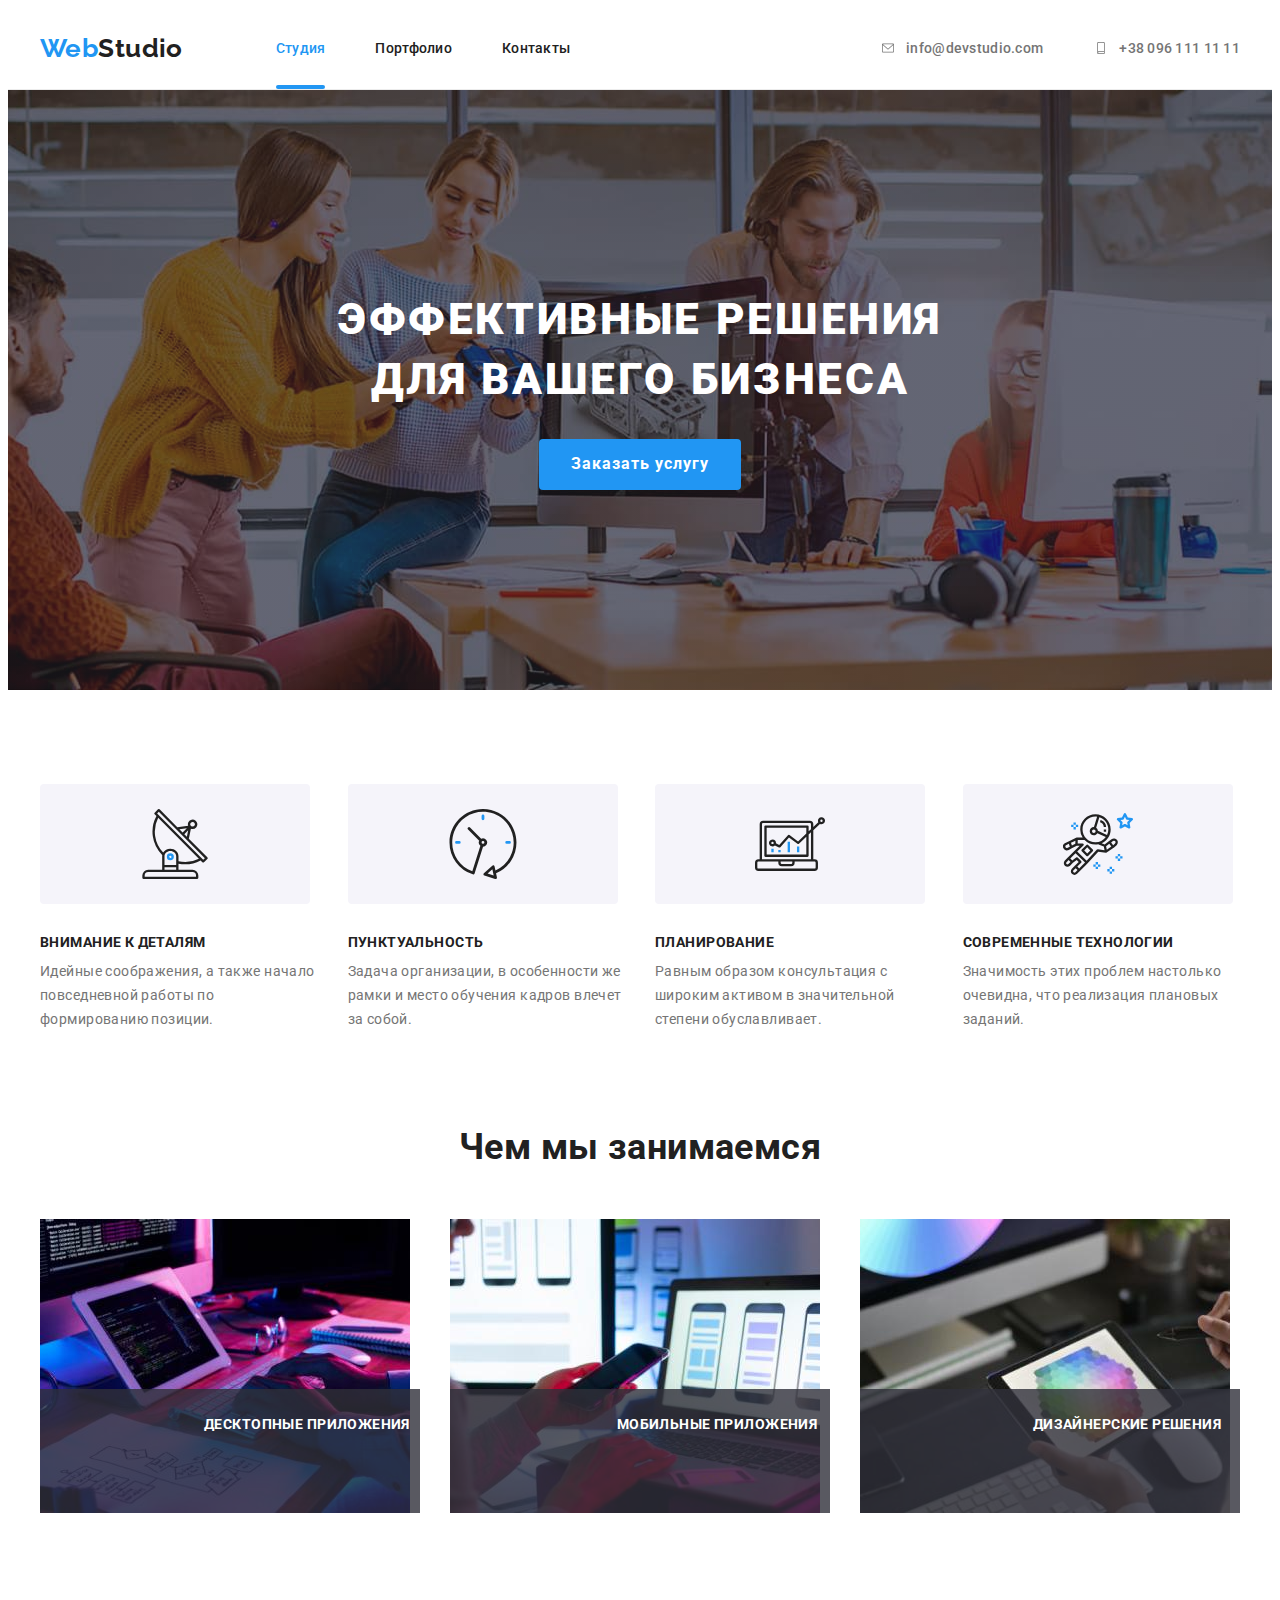
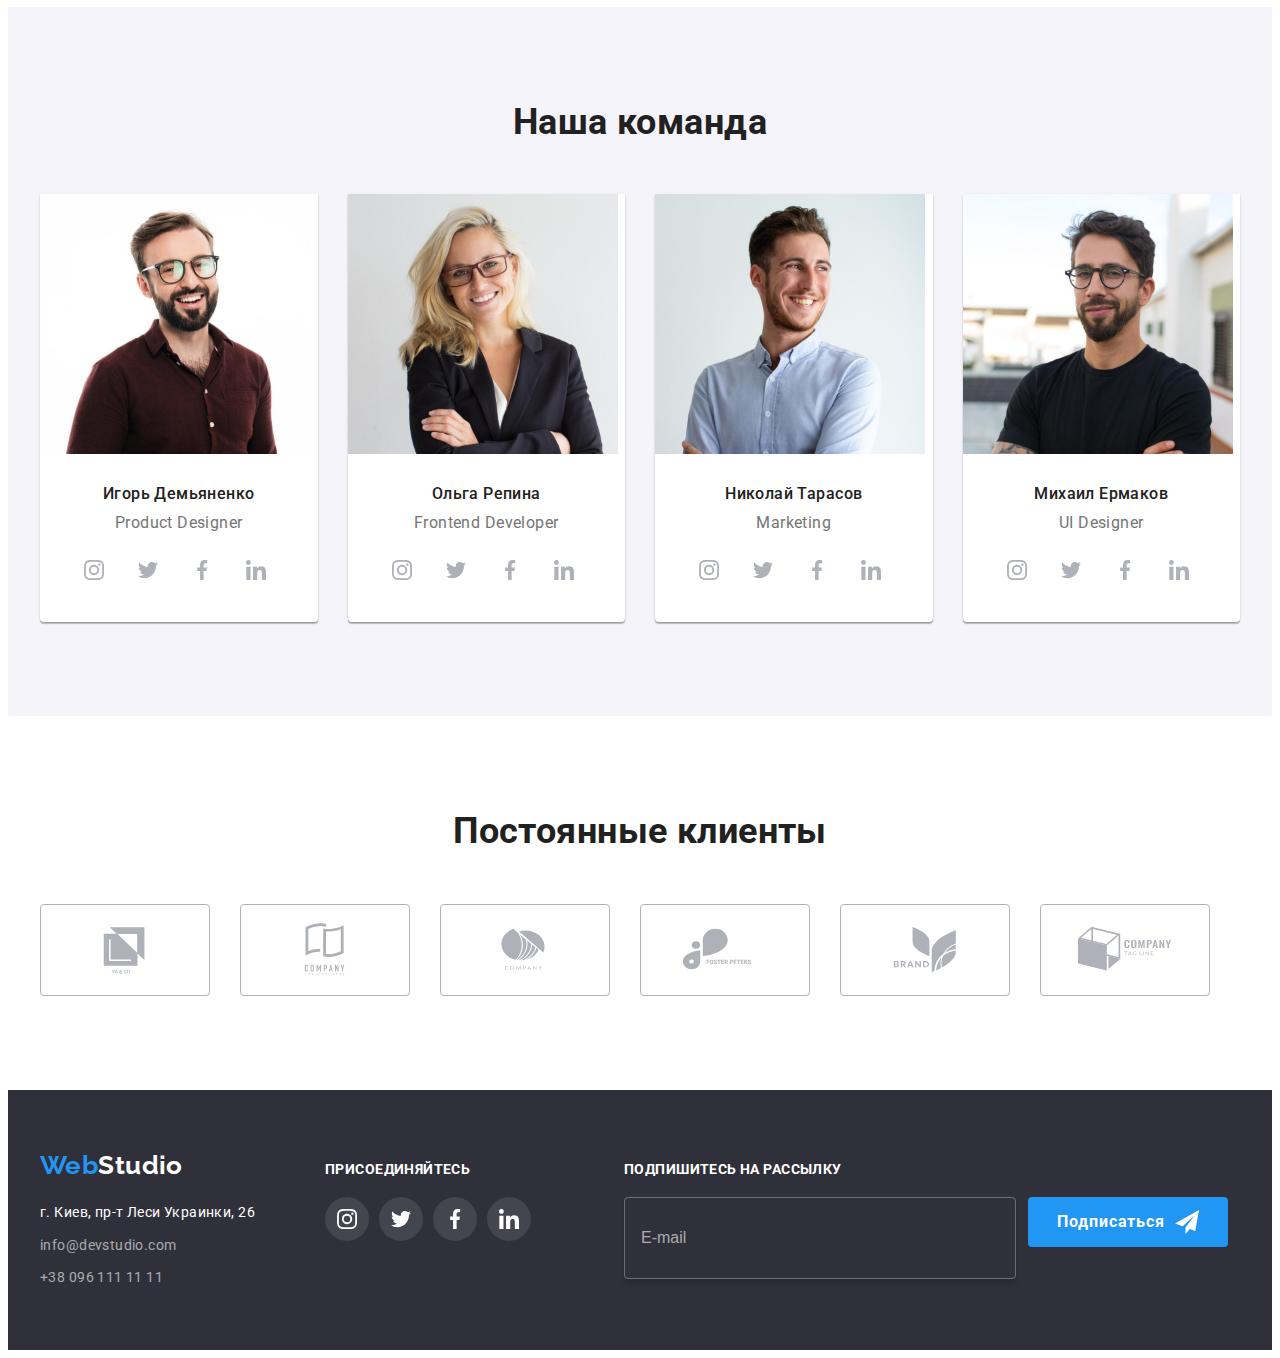
==== index.html @ d6ec1dff "homework-8 created" ====
<!DOCTYPE html>
<html lang="ru">
  <head>
    <meta charset="UTF-8" />
    <meta http-equiv="X-UA-Compatible" content="IE=edge" />
    <meta name="viewport" content="width=device-width, initial-scale=1.0" />
    <title>Студия</title>
    <link
      rel="stylesheet"
      href="https://cdnjs.cloudflare.com/ajax/libs/modern-normalize/1.1.0/modern-normalize.min.css"
      integrity="sha512-wpPYUAdjBVSE4KJnH1VR1HeZfpl1ub8YT/NKx4PuQ5NmX2tKuGu6U/JRp5y+Y8XG2tV+wKQpNHVUX03MfMFn9Q=="
      crossorigin="anonymous"
      referrerpolicy="no-referrer"
    />
    <!-- <link rel="stylesheet" href="./css/styles.css" /> -->
    <link rel="stylesheet" href="./css/main.min.css" />
    <link rel="preconnect" href="https://fonts.googleapis.com" />
    <link rel="preconnect" href="https://fonts.gstatic.com" crossorigin />
    <link
      href="https://fonts.googleapis.com/css2?family=Raleway:wght@700&family=Roboto:ital,wght@0,400;0,500;0,700;1,900&display=swap"
      rel="stylesheet"
    />
  </head>
  <body>
    <!--Head of page-->
    <header class="header">
      <div class="container">
        <a class="logo" href=""
          ><span class="logo--color">Web</span><span>Studio</span></a
        >
        <nav class="nav">
          <ul class="nav__section list">
            <li class="nav__item">
              <a class="nav__links current-page" href="./index.html">Студия</a>
            </li>
            <li class="nav__item">
              <a class="nav__links" href="./portfolio.html">Портфолио</a>
            </li>
            <li class="nav__item">
              <a class="nav__links" href="">Контакты</a>
            </li>
          </ul>
        </nav>
        <ul class="contacts list">
          <li class="contacts__item">
            <a class="contact" href="mailto:info@devstudio.com">
              <svg class="contact__icon" width="16" height="12">
                <use href="./images/icons.svg#icon-envelope"></use></svg
              >info@devstudio.com</a
            >
          </li>
          <li class="contacts__item">
            <a class="contact" href="tel:+380961111111"
              ><svg class="contact__icon" width="16" height="12">
                <use href="./images/icons.svg#icon-smartphone"></use></svg
              >+38 096 111 11 11</a
            >
          </li>
        </ul>
      </div>
    </header>
    <!--End of head of page-->
    <main>
      <!--Section with order button-->
      <section class="hero">
        <div class="container">
          <h1 class="hero__title">Эффективные решения для вашего бизнеса</h1>
          <button class="hero__btn" type="button" data-modal-open>
            Заказать услугу
          </button>
        </div>
      </section>
      <!--Skills section-->
      <section class="section skills">
        <div class="container">
          <ul class="skills__list list">
            <li class="skills__item">
              <div class="skills__card">
                <svg class="skills-icon" width="70" height="70">
                  <use href="./images/icons.svg#icon-antenna"></use>
                </svg>
              </div>
              <h3 class="skills__title">Внимание к деталям</h3>
              <p>
                Идейные соображения, а также начало повседневной работы по
                формированию позиции.
              </p>
            </li>
            <li class="skills__item">
              <div class="skills__card">
                <svg class="skills__icon" width="70" height="70">
                  <use href="./images/icons.svg#icon-clock"></use>
                </svg>
              </div>
              <h3 class="skills__title">Пунктуальность</h3>
              <p>
                Задача организации, в особенности же рамки и место обучения
                кадров влечет за собой.
              </p>
            </li>
            <li class="skills__item">
              <div class="skills__card">
                <svg class="skills__icon" width="70" height="70">
                  <use href="./images/icons.svg#icon-diagram"></use>
                </svg>
              </div>
              <h3 class="skills__title">Планирование</h3>
              <p>
                Равным образом консультация с широким активом в значительной
                степени обуславливает.
              </p>
            </li>
            <li class="skills__item">
              <div class="skills__card">
                <svg class="skills__icon" width="70" height="70">
                  <use href="./images/icons.svg#icon-astronaut"></use>
                </svg>
              </div>
              <h3 class="skills__title">Современные технологии</h3>
              <p>
                Значимость этих проблем настолько очевидна, что реализация
                плановых заданий.
              </p>
            </li>
          </ul>
        </div>
      </section>
      <!--What are we doing section-->
      <section class="section what-doing">
        <div class="container">
          <h2 class="section__title">Чем мы занимаемся</h2>
          <ul class="what-doing__list list">
            <li class="what-doing__item">
              <div class="img--wraper">
                <img
                  src="./images/wwd-1.jpg"
                  alt="Написание кода"
                  width="370"
                  height="294"
                />
                <p class="what-doing__text">Десктопные приложения</p>
              </div>
            </li>
            <li class="what-doing__item">
              <div class="img--wraper">
                <img
                  src="./images/wwd-2.jpg"
                  alt="Разработка приложений"
                  width="370"
                  height="294"
                />
                <p class="what-doing__text">Мобильные приложения</p>
              </div>
            </li>
            <li class="what-doing__item">
              <div class="img--wraper">
                <img
                  src="./images/wwd-3.jpg"
                  alt="Дизайн приложений"
                  width="370"
                  height="294"
                />
                <p class="what-doing__text">Дизайнерские решения</p>
              </div>
            </li>
          </ul>
        </div>
      </section>
      <!--Our team section-->
      <section class="section team">
        <div class="container">
          <h2 class="section__title">Наша команда</h2>
          <ul class="team-list list">
            <li class="name-card">
              <img
                src="./images/product-designer.jpg"
                alt="Игорь Демьяненко"
                width="270"
                height="260"
              />
              <div class="name-card__description">
                <h3 class="name-card__title">Игорь Демьяненко</h3>
                <p class="name-card__position">Product Designer</p>
                <ul class="team-social list">
                  <li class="team-social__item">
                    <a href="" class="team-social__link">
                      <svg class="team-social__icon" width="20" height="20">
                        <use href="./images/icons.svg#icon-instagram"></use>
                      </svg>
                    </a>
                  </li>
                  <li class="team-social__item">
                    <a href="" class="team-social__link">
                      <svg class="team-social__icon" width="20" height="20">
                        <use href="./images/icons.svg#icon-twitter"></use>
                      </svg>
                    </a>
                  </li>
                  <li class="team-social__item">
                    <a href="" class="team-social__link">
                      <svg class="team-social__icon" width="20" height="20">
                        <use href="./images/icons.svg#icon-facebook"></use>
                      </svg>
                    </a>
                  </li>
                  <li class="team-social__item">
                    <a href="" class="team-social__link">
                      <svg class="team-social__icon" width="20" height="20">
                        <use href="./images/icons.svg#icon-linkedin"></use>
                      </svg>
                    </a>
                  </li>
                </ul>
              </div>
            </li>
            <li class="name-card">
              <img
                src="./images/frontend-developer.jpg"
                alt="Ольга Репина"
                width="270"
                height="260"
              />
              <div class="name-card__description">
                <h3 class="name-card__title">Ольга Репина</h3>
                <p class="name-card__position">Frontend Developer</p>
                <ul class="team-social list">
                  <li class="team-social__item">
                    <a href="" class="team-social__link">
                      <svg class="team-social__icon" width="20" height="20">
                        <use href="./images/icons.svg#icon-instagram"></use>
                      </svg>
                    </a>
                  </li>
                  <li class="team-social__item">
                    <a href="" class="team-social__link">
                      <svg class="team-social__icon" width="20" height="20">
                        <use href="./images/icons.svg#icon-twitter"></use>
                      </svg>
                    </a>
                  </li>
                  <li class="team-social__item">
                    <a href="" class="team-social__link">
                      <svg class="team-social__icon" width="20" height="20">
                        <use href="./images/icons.svg#icon-facebook"></use>
                      </svg>
                    </a>
                  </li>
                  <li class="team-social__item">
                    <a href="" class="team-social__link">
                      <svg class="team-social__icon" width="20" height="20">
                        <use href="./images/icons.svg#icon-linkedin"></use>
                      </svg>
                    </a>
                  </li>
                </ul>
              </div>
            </li>
            <li class="name-card">
              <img
                src="./images/marketing.jpg"
                alt="Николай Тарасов"
                width="270"
                height="260"
              />
              <div class="name-card__description">
                <h3 class="name-card__title">Николай Тарасов</h3>
                <p class="name-card__position">Marketing</p>
                <ul class="team-social list">
                  <li class="team-social__item">
                    <a href="" class="team-social__link">
                      <svg class="team-social__icon" width="20" height="20">
                        <use href="./images/icons.svg#icon-instagram"></use>
                      </svg>
                    </a>
                  </li>
                  <li class="team-social__item">
                    <a href="" class="team-social__link">
                      <svg class="team-social__icon" width="20" height="20">
                        <use href="./images/icons.svg#icon-twitter"></use>
                      </svg>
                    </a>
                  </li>
                  <li class="team-social__item">
                    <a href="" class="team-social__link">
                      <svg class="team-social__icon" width="20" height="20">
                        <use href="./images/icons.svg#icon-facebook"></use>
                      </svg>
                    </a>
                  </li>
                  <li class="team-social__item">
                    <a href="" class="team-social__link">
                      <svg class="team-social__icon" width="20" height="20">
                        <use href="./images/icons.svg#icon-linkedin"></use>
                      </svg>
                    </a>
                  </li>
                </ul>
              </div>
            </li>
            <li class="name-card">
              <img
                src="./images/ui-designer.jpg"
                alt="Михаил Ермаков"
                width="270"
                height="260"
              />
              <div class="name-card__description">
                <h3 class="name-card__title">Михаил Ермаков</h3>
                <p class="name-card__position">UI Designer</p>
                <ul class="team-social list">
                  <li class="team-social__item">
                    <a href="" class="team-social__link">
                      <svg class="team-social__icon" width="20" height="20">
                        <use href="./images/icons.svg#icon-instagram"></use>
                      </svg>
                    </a>
                  </li>
                  <li class="team-social__item">
                    <a href="" class="team-social__link">
                      <svg class="team-social__icon" width="20" height="20">
                        <use href="./images/icons.svg#icon-twitter"></use>
                      </svg>
                    </a>
                  </li>
                  <li class="team-social__item">
                    <a href="" class="team-social__link">
                      <svg class="team-social__icon" width="20" height="20">
                        <use href="./images/icons.svg#icon-facebook"></use>
                      </svg>
                    </a>
                  </li>
                  <li class="team-social__item">
                    <a href="" class="team-social__link">
                      <svg class="team-social__icon" width="20" height="20">
                        <use href="./images/icons.svg#icon-linkedin"></use>
                      </svg>
                    </a>
                  </li>
                </ul>
              </div>
            </li>
          </ul>
        </div>
      </section>
      <!--Our clients section-->
      <section class="section clients">
        <div class="container">
          <h2 class="section__title">Постоянные клиенты</h2>
          <ul class="list clients__list">
            <li class="clients__item">
              <a class="clients__link" href="">
                <svg class="clients__logo" width="106" height="60">
                  <use href="./images/icons.svg#icon-clients-1"></use>
                </svg>
              </a>
            </li>
            <li class="clients__item">
              <a class="clients__link" href="">
                <svg class="clients__logo" width="106" height="60">
                  <use href="./images/icons.svg#icon-clients-2"></use>
                </svg>
              </a>
            </li>
            <li class="clients__item">
              <a class="clients__link" href="">
                <svg class="clients__logo" width="106" height="60">
                  <use href="./images/icons.svg#icon-clients-3"></use>
                </svg>
              </a>
            </li>
            <li class="clients__item">
              <a class="clients__link" href="">
                <svg class="clients__logo" width="106" height="60">
                  <use href="./images/icons.svg#icon-clients-4"></use>
                </svg>
              </a>
            </li>
            <li class="clients__item">
              <a class="clients__link" href="">
                <svg class="clients__logo" width="106" height="60">
                  <use href="./images/icons.svg#icon-clients-5"></use>
                </svg>
              </a>
            </li>
            <li class="clients__item">
              <a class="clients__link" href="">
                <svg class="clients__logo" width="106" height="60">
                  <use href="./images/icons.svg#icon-clients-6"></use>
                </svg>
              </a>
            </li>
          </ul>
        </div>
      </section>
    </main>
    <!--Footer-->
    <footer class="foot">
      <div class="container footer-cont">
        <div class="logo-address">
          <a class="logo foot-logo" href=""
            ><span class="logo--color">Web</span><span>Studio</span></a
          >
          <address class="address">
            <ul class="list">
              <li class="address__item">
                <p class="address__text">г. Киев, пр-т Леси Украинки, 26</p>
              </li>
              <li class="address__item">
                <a class="address__contact" href="mailto:info@devstudio.com"
                  >info@devstudio.com</a
                >
              </li>
              <li class="address__item">
                <a class="address__contact" href="tel:+380961111111"
                  >+38 096 111 11 11</a
                >
              </li>
            </ul>
          </address>
        </div>
        <div class="footer-social">
          <p class="footer-title">присоединяйтесь</p>
          <ul class="footer-social__list list">
            <li class="footer-social__item">
              <a href="" class="footer-social__link">
                <svg class="footer-social__icon" width="20" height="20">
                  <use href="./images/icons.svg#icon-instagram"></use>
                </svg>
              </a>
            </li>
            <li class="footer-social__item">
              <a href="" class="footer-social__link">
                <svg class="footer-social__icon" width="20" height="20">
                  <use href="./images/icons.svg#icon-twitter"></use>
                </svg>
              </a>
            </li>
            <li class="footer-social__item">
              <a href="" class="footer-social__link">
                <svg class="footer-social__icon" width="20" height="20">
                  <use href="./images/icons.svg#icon-facebook"></use>
                </svg>
              </a>
            </li>
            <li class="footer-social__item">
              <a href="" class="footer-social__link">
                <svg class="footer-social__icon" width="20" height="20">
                  <use href="./images/icons.svg#icon-linkedin"></use>
                </svg>
              </a>
            </li>
          </ul>
        </div>
        <div class="mailing">
          <p class="footer-title">подпишитесь на рассылку</p>
          <form class="email-form">
            <input
              type="email"
              placeholder="E-mail"
              name="email-input"
              id="email-input"
              class="email-form__input"
            />
            <button class="email-form__btn" type="submit">
              <span>Подписаться</span
              ><svg class="email-form__icon" width="24" height="24">
                <use href="./images/icons.svg#icon-send"></use>
              </svg>
            </button>
          </form>
        </div>
      </div>
    </footer>
    <div class="backdrop is-hidden" data-modal>
      <div class="modal">
        <button class="modal__close-btn" data-modal-close>
          <svg class="modal__close-icon" width="18" height="18">
            <use href="./images/icons.svg#icon-close-black"></use>
          </svg>
        </button>
        <p class="modal__title">Оставьте свои данные, мы вам перезвоним</p>
        <form class="client-form">
          <label for="client-name" class="client-form__label">Имя</label>
          <div class="input-wrap">
            <input
              type="text"
              name="client-name"
              id="client-name"
              class="client-form__input"
              required
            />
            <svg class="client-form__icon" width="18" height="18">
              <use href="./images/icons.svg#icon-person"></use>
            </svg>
          </div>
          <label for="client-phone" class="client-form__label">Телефон</label>
          <div class="input-wrap">
            <input
              type="tel"
              name="client-phone"
              id="client-phone"
              class="client-form__input"
              required
            />
            <svg class="client-form__icon" width="18" height="18">
              <use href="./images/icons.svg#icon-phone"></use>
            </svg>
          </div>
          <label for="client-mail" class="client-form__label">Почта</label>
          <div class="input-wrap">
            <input
              type="email"
              name="client-mail"
              id="client-mail"
              class="client-form__input"
              required
            />
            <svg class="client-form__icon" width="18" height="18">
              <use href="./images/icons.svg#icon-email-black"></use>
            </svg>
          </div>
          <label for="client-message" class="client-form__label"
            >Комментарий</label
          >
          <textarea
            name="client-message"
            id="client-message"
            placeholder="Введите текст"
            class="client-form__text"
          ></textarea>
          <div class="license">
            <input
              type="checkbox"
              name="license-agreement-mark"
              id="check-box"
              class="check-box"
            />
            <label for="check-box" class="license__agreement"
              ><span
                ><svg class="license__check-icon" width="16" height="15">
                  <use href="./images/icons.svg#icon-check"></use></svg></span
              >Соглашаюсь с рассылкой и принимаю
              <a class="license__link" href="">Условия договора</a></label
            >
          </div>
          <button class="client-form__send-btn" type="submit">Отправить</button>
        </form>
      </div>
    </div>
    <script src="./js/modal.js"></script>
  </body>
</html>
---- css/main.min.css ----
:root{--title-color: #212121;--white-color: #ffffff;--link-color: #2196f3;--main-text-color: #757575;--icon-color: #afb1b8;--trans-time: 250ms cubic-bezier(0.4, 0, 0.2, 1)}p,h1,h2,h3,h4,h5,ul{margin:0;padding:0}img{display:block}.list{list-style:none}body{font-family:"Roboto",sans-serif;font-weight:400;font-size:14px;line-height:1.7;letter-spacing:.03em;background-color:var(--white-color);color:var(--main-text-color)}.container{width:1200px;padding-left:15px;padding-right:15px;margin:0 auto}.section{padding-top:94px;padding-bottom:94px}.section__title{font-weight:700;font-size:36px;line-height:1.2;text-align:center;color:var(--title-color);margin-bottom:50px}.logo{text-decoration:none;font-family:"Raleway","Gill Sans","Gill Sans MT",Calibri,"Trebuchet MS",sans-serif;font-weight:700;font-size:26px;line-height:1.2;color:var(--title-color)}.img--wraper{position:relative;overflow:hidden}.logo--color{color:var(--link-color)}.header .container{display:flex;align-items:center}.header{border-bottom:1px solid #ececec}.nav{margin-left:93px}.nav__section{display:flex}.nav__item{display:block}.nav__item:not(:last-child){margin-right:50px}.nav__links{display:block;text-decoration:none;font-weight:500;font-size:14px;line-height:1.2;letter-spacing:.02em;color:var(--title-color);padding-top:32px;padding-bottom:32px;transition:color var(--trans-time)}.nav__links:hover,.nav__links:focus{color:var(--link-color)}.current-page{color:var(--link-color);position:relative}.current-page::after{content:"";display:block;width:100%;height:4px;background:var(--link-color);border-radius:2px;position:absolute;left:0;bottom:0}.contact{text-decoration:none;font-weight:500;font-size:14px;line-height:1.2;letter-spacing:.02em;color:var(--main-text-color);display:flex;align-items:center;transition:color var(--trans-time)}.contact:hover,.contact:focus{color:var(--link-color)}.contacts{display:flex;margin-left:auto}.contacts__item:not(:last-child){margin-right:50px}.contact__icon{display:block;margin-right:10px;fill:currentColor}.hero{max-width:1600px;margin:0 auto;background-color:#2f303a;padding-top:200px;padding-bottom:200px;text-align:center;background-image:linear-gradient(rgba(47, 48, 58, 0.4), rgba(47, 48, 58, 0.4)),url(../images/hero-bg.jpg);background-position:center}.hero .container{max-width:696px}.hero__title{font-weight:900;font-size:44px;line-height:1.36;text-align:center;letter-spacing:.06em;text-transform:uppercase;color:var(--white-color);max-width:696px;margin:auto;margin-bottom:30px}.hero__btn{font-family:"Roboto";font-weight:700;font-size:16px;line-height:1.88;text-align:center;padding:10px 32px;letter-spacing:.06em;cursor:pointer;background-color:var(--link-color);color:var(--white-color);border:none;border-radius:4px;transition:background-color var(--trans-time)}.hero__btn:hover,.hero__btn:focus{background-color:#188ce8}.skills__list{display:flex;margin-left:-30px}.skills__item{flex-basis:calc((100% - 120px)/4);margin-left:30px}.skills__card{display:flex;width:270px;height:120px;margin-bottom:30px;border-radius:4px;background-color:#f5f4fa;align-items:center;justify-content:center}.skills__title{font-weight:700;font-size:14px;line-height:1.2;text-transform:uppercase;color:var(--title-color);margin-bottom:10px}.what-doing{padding-top:0}.what-doing__list{display:flex;margin-left:-30px}.what-doing__item{flex-basis:calc((100% - 90px)/3);margin-left:30px}.what-doing__text{display:block;position:absolute;left:0;bottom:0;width:370px;height:70px;padding:27px 82px;text-align:center;text-transform:uppercase;font-weight:700;font-size:14px;line-height:1.15;color:var(--white-color);background-color:rgba(47,48,58,.8)}.team{background-color:#f5f4fa}.team-list{display:flex;margin-left:-30px}.name-card{flex-basis:calc((100% - 120px)/4);margin-left:30px;background:var(--white-color);box-shadow:0px 1px 3px rgba(0,0,0,.12),0px 1px 1px rgba(0,0,0,.14),0px 2px 1px rgba(0,0,0,.2);border-radius:0px 0px 4px 4px}.name-card__title{font-weight:500;font-size:16px;line-height:1.2;text-align:center;color:var(--title-color);margin-bottom:10px}.name-card__position{font-size:16px;line-height:1.2;text-align:center;margin-bottom:16px}.name-card__description{padding:30px 32px}.team-social{display:flex}.team-social__item:not(:last-child){margin-right:10px}.team-social__link{width:44px;height:44px;border-radius:50%;display:flex;justify-content:center;align-items:center;fill:var(--icon-color);transition:background-color var(--trans-time),fill var(--trans-time)}.team-social__link:hover,.team-social__link:focus{background-color:var(--link-color);fill:var(--white-color)}.clients__list{display:flex}.clients__item:not(:last-child){margin-right:30px}.clients__link{display:flex;width:170px;height:92px;border:1px solid var(--icon-color);box-sizing:border-box;border-radius:4px;fill:var(--icon-color);justify-content:center;align-items:center;transition:border-color var(--trans-time),fill var(--trans-time)}.clients__link:hover,.clients__link:focus{border-color:var(--link-color);fill:var(--link-color)}.clients__logo{display:flex}.filter{display:flex;justify-content:center;margin-bottom:50px}.filter__item:not(:last-child){margin-right:8px}.filter__btn{font-family:"Roboto";border:none;font-weight:500;font-size:16px;line-height:1.6;text-align:center;cursor:pointer;background-color:#f5f4fa;color:var(--title-color);padding:6.56px 22.11px;border-radius:4px;transition:background-color var(--trans-time),color var(--trans-time),box-shadow var(--trans-time)}.filter__btn:hover,.filter__btn:focus,.filter__btn:active{background-color:var(--link-color);color:var(--white-color);box-shadow:0px 3px 1px rgba(0,0,0,.1),0px 1px 2px rgba(0,0,0,.08),0px 2px 2px rgba(0,0,0,.12)}.projects{display:flex;flex-wrap:wrap;margin-left:-30px;margin-top:-30px}.projects__item{margin-left:30px;margin-top:30px;flex-basis:calc(33.3333333333% - 30px)}.projects__link{display:block;box-sizing:border-box;text-decoration:none;color:var(--main-text-color);transition:box-shadow var(--trans-time)}.projects__link:hover,.projects__link:focus{box-shadow:0px 1px 1px rgba(0,0,0,.12),0px 4px 4px rgba(0,0,0,.06),1px 4px 6px rgba(0,0,0,.16)}.projects__description{padding:20px 24px;border-left:1px solid #eee;border-right:1px solid #eee;border-bottom:1px solid #eee}.projects__name{font-weight:700;font-size:18px;line-height:2;letter-spacing:.06em;color:var(--title-color);margin-bottom:4px}.projects__hide-text{display:block;position:absolute;width:100%;height:100%;padding:63px 24px;font-size:18px;line-height:1.56;color:var(--white-color);background-color:rgba(33,150,243,.9);transition:transform var(--trans-time)}.projects__link:hover .projects__hide-text,.projects__link:focus .projects__hide-text{transform:translateY(-100%)}.foot{background-color:#2f303a;padding-top:60px;padding-bottom:60px}.foot-logo{display:block;color:var(--white-color);margin-bottom:20px}.address__text{font-style:normal;font-size:14px;line-height:1.7;color:var(--white-color)}.address__contact{text-decoration:none;font-style:normal;font-size:14px;line-height:1.7px;color:rgba(255,255,255,.6);transition:color var(--trans-time)}.address__contact:hover,.address__contact:focus{color:var(--white-color)}.address__item:not(:last-child){margin-bottom:9px}.footer-title{font-weight:700;font-size:14px;line-height:1.2;text-transform:uppercase;color:var(--white-color);margin-bottom:20px}.footer-social__list{display:flex}.footer-social__item:not(:last-child){margin-right:10px}.footer-social__link{width:44px;height:44px;border-radius:50%;display:flex;justify-content:center;align-items:center;fill:var(--white-color);background-color:rgba(255,255,255,.1);transition:background-color var(--trans-time)}.footer-social__link:hover,.footer-social__link:focus{background-color:var(--link-color)}.footer-cont{display:flex;align-items:baseline}.footer-social{margin-left:70px}.mailing{margin-left:93px}.email-form{display:flex;height:50px}.email-form__input{width:358px;height:100%;margin-right:12px;padding:15px 16px;font-size:16px;line-height:1.25;border:1px solid rgba(255,255,255,.3);box-shadow:0px 4px 4px rgba(0,0,0,.15);border-radius:4px;background-color:rgba(0,0,0,0);color:var(--white-color)}.email-form__input::placeholder{font-size:16px;line-height:1.25;color:rgba(255,255,255,.6)}.email-form__btn{display:flex;align-items:center;width:200px;height:50px;padding-top:10px;padding-bottom:10px;justify-content:center;font-family:"Roboto";font-weight:700;font-size:16px;line-height:1.88;letter-spacing:.06em;cursor:pointer;background-color:var(--link-color);color:var(--white-color);border:none;border-radius:4px;transition:background-color var(--trans-time)}.email-form__btn:hover,.email-form__btn:focus{background-color:#188ce8}.email-form__icon{margin-left:10px;fill:var(--white-color)}.backdrop{position:fixed;width:100%;height:100%;top:0;background-color:rgba(0,0,0,.2);transition:opacity var(--trans-time),visibility var(--trans-time)}.modal{position:absolute;top:50%;left:50%;transform:translate(-50%, -50%) scale(1);min-width:528px;min-height:581px;padding:40px;background:var(--white-color);box-shadow:0px 1px 3px rgba(0,0,0,.12),0px 1px 1px rgba(0,0,0,.14),0px 2px 1px rgba(0,0,0,.2);border-radius:4px;transition:transform var(--trans-time),opacity var(--trans-time)}.backdrop .is-hidden .modal{transform:scale(2.5);opacity:.2}.modal__close-btn{position:absolute;display:flex;align-items:center;justify-content:center;top:8px;right:8px;width:30px;height:30px;border-radius:50%;border:1px solid rgba(0,0,0,.1);background-color:rgba(0,0,0,0);cursor:pointer;transition:fill var(--trans-time)}.modal__close-btn:hover,.modal__close-btn:focus{fill:var(--link-color)}.is-hidden{opacity:0;visibility:hidden;pointer-events:none}.modal__title{margin-bottom:12px;font-weight:700;font-size:20px;line-height:1.15;text-align:center;letter-spacing:.03em;color:var(--title-color)}.client-form__label{display:block;margin-bottom:4px;font-size:12px;line-height:1.2;letter-spacing:.01em}.client-form__input{width:100%;height:40px;margin-bottom:10px;padding-left:42px;padding-top:12px;padding-bottom:12px;border:1px solid rgba(33,33,33,.2);border-radius:4px;outline:none;transition:border-color var(--trans-time);cursor:pointer}.input-wrap{position:relative}.client-form__icon{position:absolute;top:0;left:12px;transform:translateY(11px);transition:fill var(--link-color)}.client-form__input:focus{border-color:var(--link-color)}.client-form__input:focus+.client-form__icon{fill:var(--link-color)}.client-form__text{width:100%;height:120px;margin-bottom:20px;padding:12px 16px;border:1px solid rgba(33,33,33,.2);border-radius:4px;outline:none;transition:border-color var(--trans-time);cursor:pointer;resize:none}.client-form__text:focus{border-color:var(--link-color)}.license{display:flex;justify-content:center;align-items:center;margin-bottom:30px}.license__agreement{display:flex;justify-content:center;align-items:center}.license__link{display:inline-block;margin-left:5px;color:var(--link-color)}.license__agreement span{width:16px;height:15px;margin-right:7px;border:2px solid var(--title-color);border-radius:2px;display:flex;justify-content:center;align-items:center;transition:background-color var(--trans-time),border var(--trans-time),border-color var(--trans-time)}.license__check-icon{fill:rgba(0,0,0,0);transition:fill var(--trans-time)}.check-box:checked+.license__agreement span{background-color:var(--link-color);border:none}.check-box:checked+.license__agreement .license__check-icon{fill:var(--white-color)}.check-box:focus+.license__agreement span{border-color:var(--link-color)}.check-box{position:absolute;width:1px;height:1px;margin:-1px;border:0;padding:0;white-space:nowrap;clip-path:inset(100%);clip:rect(0 0 0 0);overflow:hidden}.client-form__send-btn{display:block;width:200px;height:50px;margin:0 auto;font-family:"Roboto";font-weight:700;font-size:16px;line-height:1.88;text-align:center;padding-top:10px;padding-bottom:10px;letter-spacing:.06em;cursor:pointer;background-color:var(--link-color);color:var(--white-color);border:none;box-shadow:0px 4px 4px rgba(0,0,0,.15);border-radius:4px;transition:background-color var(--trans-time)}.client-form__send-btn:hover,.client-form__send-btn:focus{background-color:#188ce8}/*# sourceMappingURL=main.min.css.map */
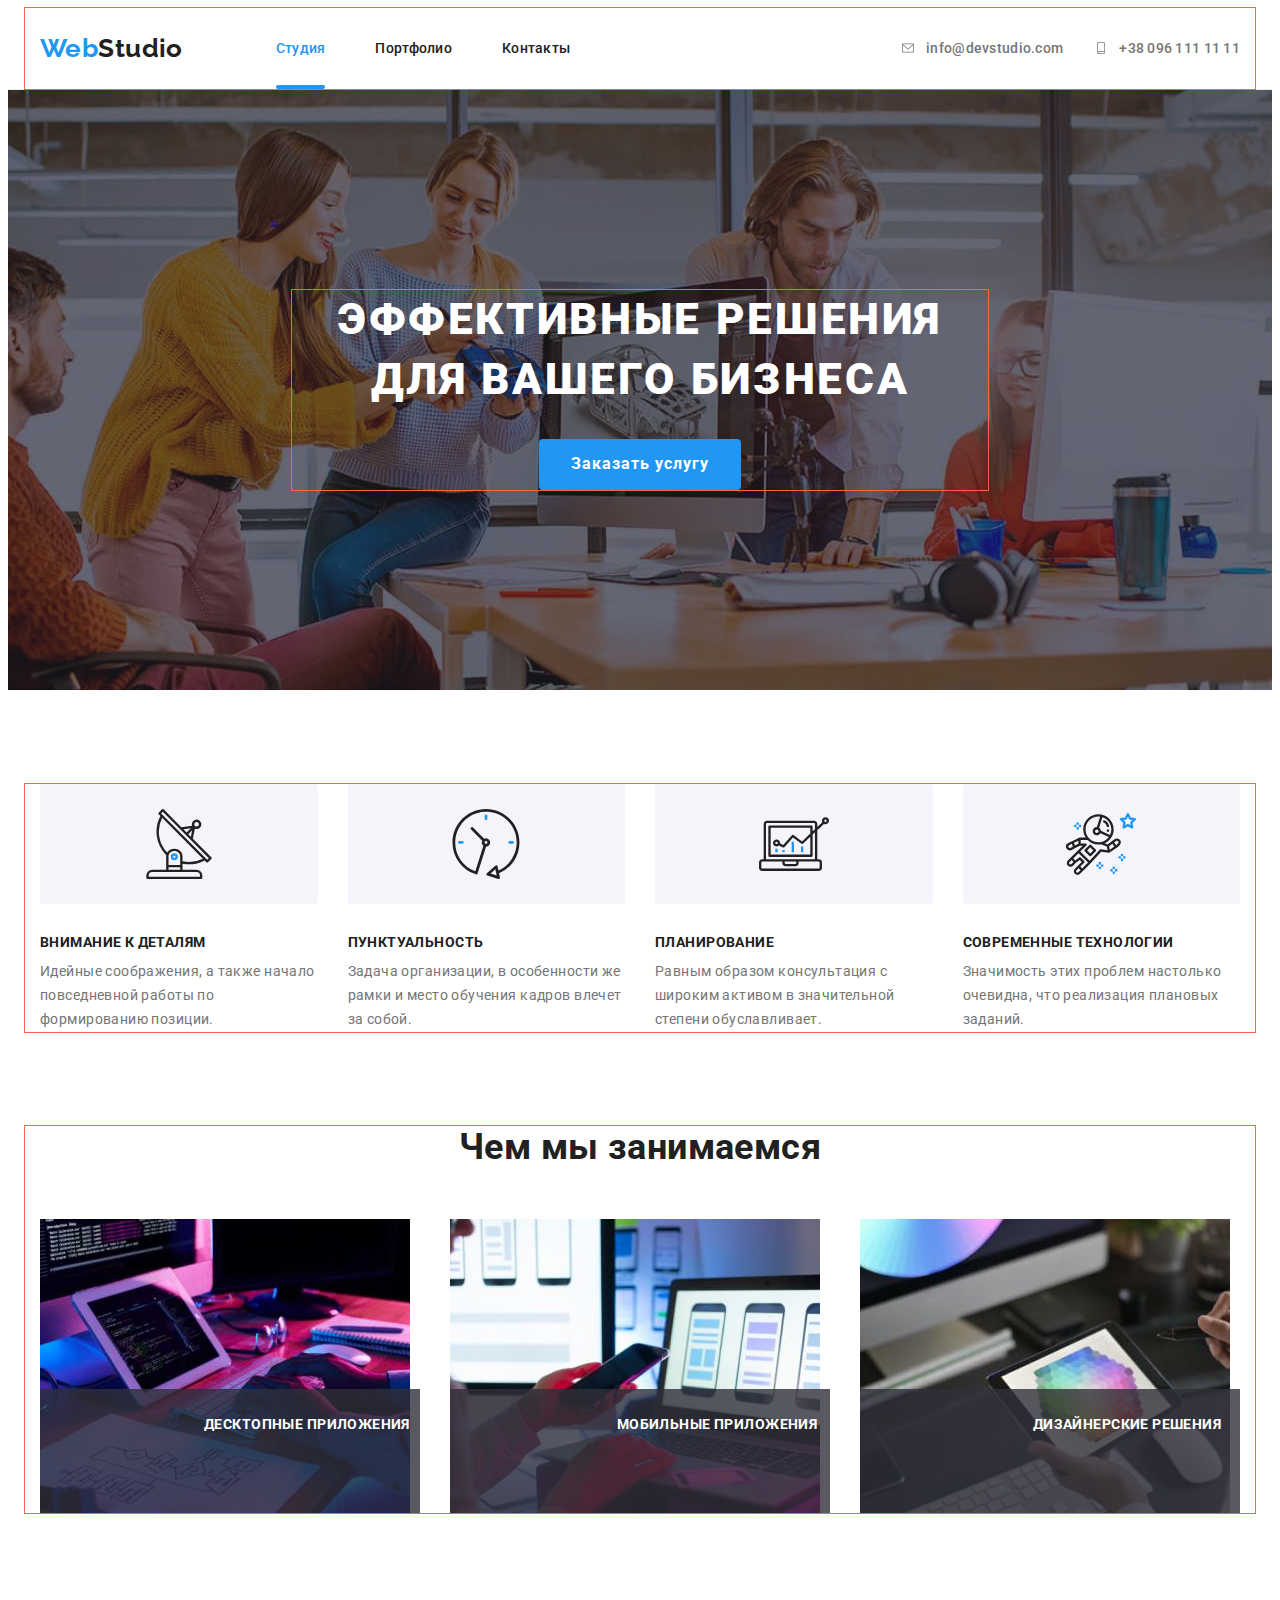
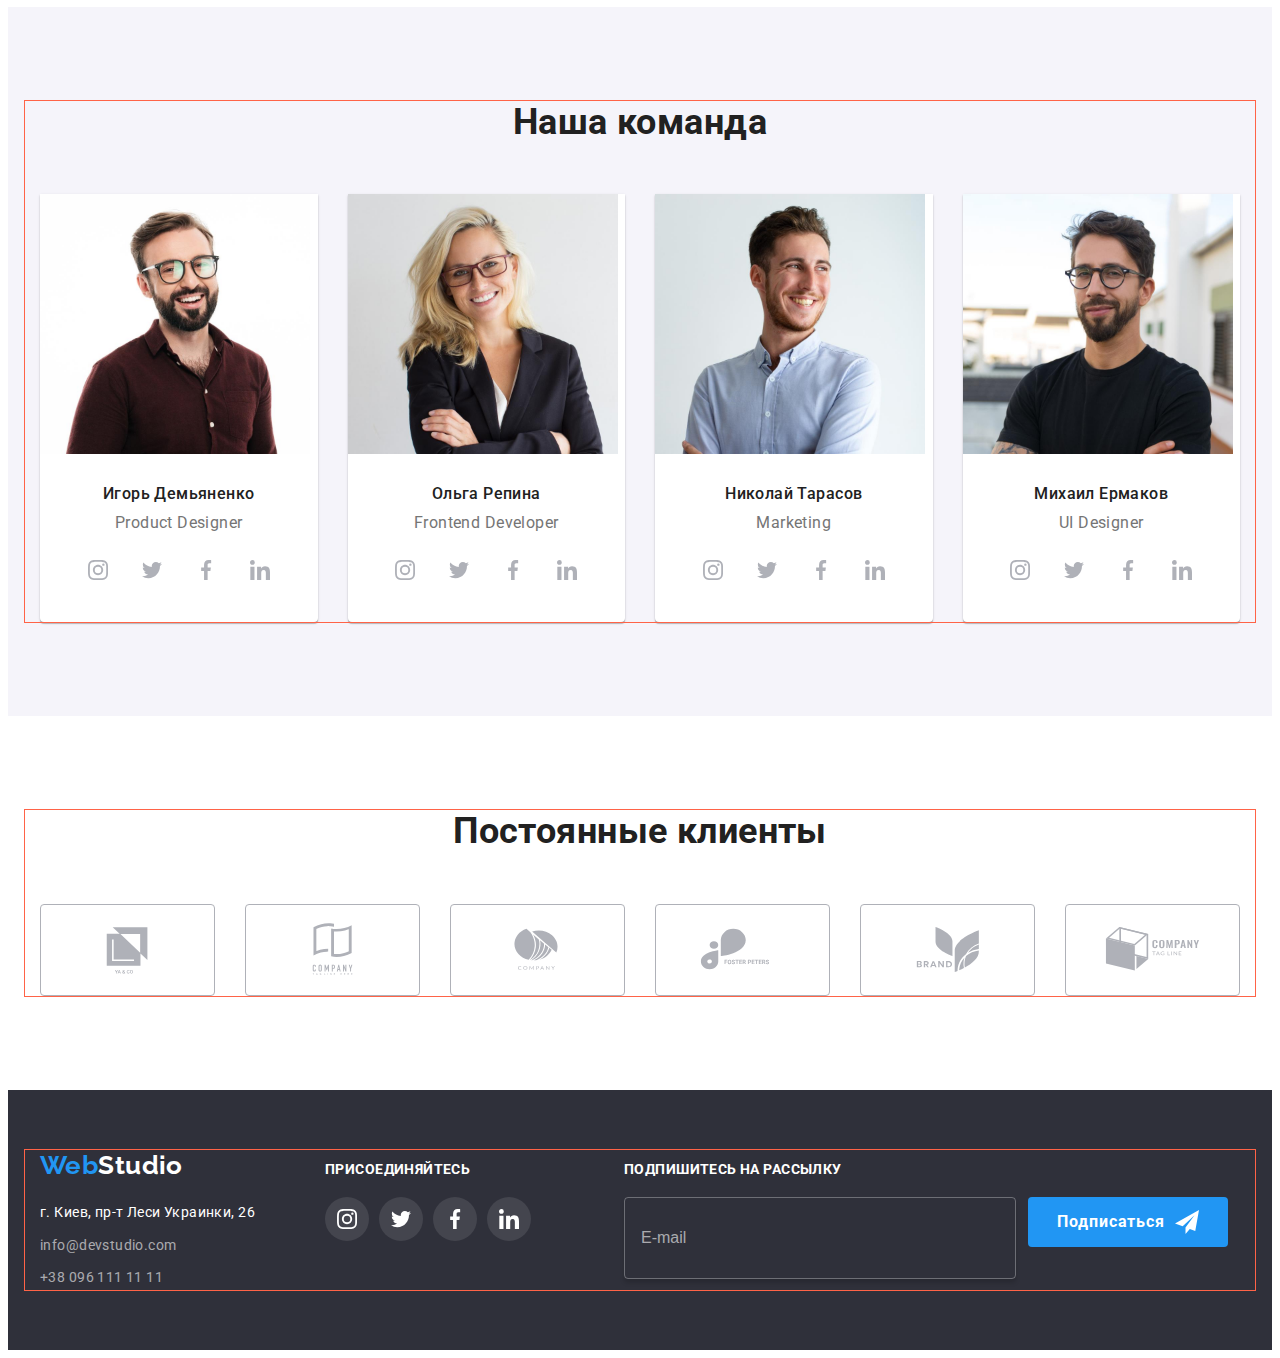
==== commit ad9c572d: "homework-8--mobile and modal left" ====
--- a/index.html
+++ b/index.html
@@ -12,7 +12,6 @@
       crossorigin="anonymous"
       referrerpolicy="no-referrer"
     />
-    <!-- <link rel="stylesheet" href="./css/styles.css" /> -->
     <link rel="stylesheet" href="./css/main.min.css" />
     <link rel="preconnect" href="https://fonts.googleapis.com" />
     <link rel="preconnect" href="https://fonts.gstatic.com" crossorigin />
@@ -396,60 +395,62 @@
     <!--Footer-->
     <footer class="foot">
       <div class="container footer-cont">
-        <div class="logo-address">
-          <a class="logo foot-logo" href=""
-            ><span class="logo--color">Web</span><span>Studio</span></a
-          >
-          <address class="address">
-            <ul class="list">
-              <li class="address__item">
-                <p class="address__text">г. Киев, пр-т Леси Украинки, 26</p>
+        <div class="tablet--wrapper">
+          <div class="logo-address">
+            <a class="logo foot-logo" href=""
+              ><span class="logo--color">Web</span><span>Studio</span></a
+            >
+            <address class="address">
+              <ul class="list">
+                <li class="address__item">
+                  <p class="address__text">г. Киев, пр-т Леси Украинки, 26</p>
+                </li>
+                <li class="address__item">
+                  <a class="address__contact" href="mailto:info@devstudio.com"
+                    >info@devstudio.com</a
+                  >
+                </li>
+                <li class="address__item">
+                  <a class="address__contact" href="tel:+380961111111"
+                    >+38 096 111 11 11</a
+                  >
+                </li>
+              </ul>
+            </address>
+          </div>
+          <div class="footer-social">
+            <p class="footer-title">присоединяйтесь</p>
+            <ul class="footer-social__list list">
+              <li class="footer-social__item">
+                <a href="" class="footer-social__link">
+                  <svg class="footer-social__icon" width="20" height="20">
+                    <use href="./images/icons.svg#icon-instagram"></use>
+                  </svg>
+                </a>
               </li>
-              <li class="address__item">
-                <a class="address__contact" href="mailto:info@devstudio.com"
-                  >info@devstudio.com</a
-                >
+              <li class="footer-social__item">
+                <a href="" class="footer-social__link">
+                  <svg class="footer-social__icon" width="20" height="20">
+                    <use href="./images/icons.svg#icon-twitter"></use>
+                  </svg>
+                </a>
               </li>
-              <li class="address__item">
-                <a class="address__contact" href="tel:+380961111111"
-                  >+38 096 111 11 11</a
-                >
+              <li class="footer-social__item">
+                <a href="" class="footer-social__link">
+                  <svg class="footer-social__icon" width="20" height="20">
+                    <use href="./images/icons.svg#icon-facebook"></use>
+                  </svg>
+                </a>
+              </li>
+              <li class="footer-social__item">
+                <a href="" class="footer-social__link">
+                  <svg class="footer-social__icon" width="20" height="20">
+                    <use href="./images/icons.svg#icon-linkedin"></use>
+                  </svg>
+                </a>
               </li>
             </ul>
-          </address>
-        </div>
-        <div class="footer-social">
-          <p class="footer-title">присоединяйтесь</p>
-          <ul class="footer-social__list list">
-            <li class="footer-social__item">
-              <a href="" class="footer-social__link">
-                <svg class="footer-social__icon" width="20" height="20">
-                  <use href="./images/icons.svg#icon-instagram"></use>
-                </svg>
-              </a>
-            </li>
-            <li class="footer-social__item">
-              <a href="" class="footer-social__link">
-                <svg class="footer-social__icon" width="20" height="20">
-                  <use href="./images/icons.svg#icon-twitter"></use>
-                </svg>
-              </a>
-            </li>
-            <li class="footer-social__item">
-              <a href="" class="footer-social__link">
-                <svg class="footer-social__icon" width="20" height="20">
-                  <use href="./images/icons.svg#icon-facebook"></use>
-                </svg>
-              </a>
-            </li>
-            <li class="footer-social__item">
-              <a href="" class="footer-social__link">
-                <svg class="footer-social__icon" width="20" height="20">
-                  <use href="./images/icons.svg#icon-linkedin"></use>
-                </svg>
-              </a>
-            </li>
-          </ul>
+          </div>
         </div>
         <div class="mailing">
           <p class="footer-title">подпишитесь на рассылку</p>
--- a/css/main.min.css
+++ b/css/main.min.css
@@ -1 +1 @@
-:root{--title-color: #212121;--white-color: #ffffff;--link-color: #2196f3;--main-text-color: #757575;--icon-color: #afb1b8;--trans-time: 250ms cubic-bezier(0.4, 0, 0.2, 1)}p,h1,h2,h3,h4,h5,ul{margin:0;padding:0}img{display:block}.list{list-style:none}body{font-family:"Roboto",sans-serif;font-weight:400;font-size:14px;line-height:1.7;letter-spacing:.03em;background-color:var(--white-color);color:var(--main-text-color)}.container{width:1200px;padding-left:15px;padding-right:15px;margin:0 auto}.section{padding-top:94px;padding-bottom:94px}.section__title{font-weight:700;font-size:36px;line-height:1.2;text-align:center;color:var(--title-color);margin-bottom:50px}.logo{text-decoration:none;font-family:"Raleway","Gill Sans","Gill Sans MT",Calibri,"Trebuchet MS",sans-serif;font-weight:700;font-size:26px;line-height:1.2;color:var(--title-color)}.img--wraper{position:relative;overflow:hidden}.logo--color{color:var(--link-color)}.header .container{display:flex;align-items:center}.header{border-bottom:1px solid #ececec}.nav{margin-left:93px}.nav__section{display:flex}.nav__item{display:block}.nav__item:not(:last-child){margin-right:50px}.nav__links{display:block;text-decoration:none;font-weight:500;font-size:14px;line-height:1.2;letter-spacing:.02em;color:var(--title-color);padding-top:32px;padding-bottom:32px;transition:color var(--trans-time)}.nav__links:hover,.nav__links:focus{color:var(--link-color)}.current-page{color:var(--link-color);position:relative}.current-page::after{content:"";display:block;width:100%;height:4px;background:var(--link-color);border-radius:2px;position:absolute;left:0;bottom:0}.contact{text-decoration:none;font-weight:500;font-size:14px;line-height:1.2;letter-spacing:.02em;color:var(--main-text-color);display:flex;align-items:center;transition:color var(--trans-time)}.contact:hover,.contact:focus{color:var(--link-color)}.contacts{display:flex;margin-left:auto}.contacts__item:not(:last-child){margin-right:50px}.contact__icon{display:block;margin-right:10px;fill:currentColor}.hero{max-width:1600px;margin:0 auto;background-color:#2f303a;padding-top:200px;padding-bottom:200px;text-align:center;background-image:linear-gradient(rgba(47, 48, 58, 0.4), rgba(47, 48, 58, 0.4)),url(../images/hero-bg.jpg);background-position:center}.hero .container{max-width:696px}.hero__title{font-weight:900;font-size:44px;line-height:1.36;text-align:center;letter-spacing:.06em;text-transform:uppercase;color:var(--white-color);max-width:696px;margin:auto;margin-bottom:30px}.hero__btn{font-family:"Roboto";font-weight:700;font-size:16px;line-height:1.88;text-align:center;padding:10px 32px;letter-spacing:.06em;cursor:pointer;background-color:var(--link-color);color:var(--white-color);border:none;border-radius:4px;transition:background-color var(--trans-time)}.hero__btn:hover,.hero__btn:focus{background-color:#188ce8}.skills__list{display:flex;margin-left:-30px}.skills__item{flex-basis:calc((100% - 120px)/4);margin-left:30px}.skills__card{display:flex;width:270px;height:120px;margin-bottom:30px;border-radius:4px;background-color:#f5f4fa;align-items:center;justify-content:center}.skills__title{font-weight:700;font-size:14px;line-height:1.2;text-transform:uppercase;color:var(--title-color);margin-bottom:10px}.what-doing{padding-top:0}.what-doing__list{display:flex;margin-left:-30px}.what-doing__item{flex-basis:calc((100% - 90px)/3);margin-left:30px}.what-doing__text{display:block;position:absolute;left:0;bottom:0;width:370px;height:70px;padding:27px 82px;text-align:center;text-transform:uppercase;font-weight:700;font-size:14px;line-height:1.15;color:var(--white-color);background-color:rgba(47,48,58,.8)}.team{background-color:#f5f4fa}.team-list{display:flex;margin-left:-30px}.name-card{flex-basis:calc((100% - 120px)/4);margin-left:30px;background:var(--white-color);box-shadow:0px 1px 3px rgba(0,0,0,.12),0px 1px 1px rgba(0,0,0,.14),0px 2px 1px rgba(0,0,0,.2);border-radius:0px 0px 4px 4px}.name-card__title{font-weight:500;font-size:16px;line-height:1.2;text-align:center;color:var(--title-color);margin-bottom:10px}.name-card__position{font-size:16px;line-height:1.2;text-align:center;margin-bottom:16px}.name-card__description{padding:30px 32px}.team-social{display:flex}.team-social__item:not(:last-child){margin-right:10px}.team-social__link{width:44px;height:44px;border-radius:50%;display:flex;justify-content:center;align-items:center;fill:var(--icon-color);transition:background-color var(--trans-time),fill var(--trans-time)}.team-social__link:hover,.team-social__link:focus{background-color:var(--link-color);fill:var(--white-color)}.clients__list{display:flex}.clients__item:not(:last-child){margin-right:30px}.clients__link{display:flex;width:170px;height:92px;border:1px solid var(--icon-color);box-sizing:border-box;border-radius:4px;fill:var(--icon-color);justify-content:center;align-items:center;transition:border-color var(--trans-time),fill var(--trans-time)}.clients__link:hover,.clients__link:focus{border-color:var(--link-color);fill:var(--link-color)}.clients__logo{display:flex}.filter{display:flex;justify-content:center;margin-bottom:50px}.filter__item:not(:last-child){margin-right:8px}.filter__btn{font-family:"Roboto";border:none;font-weight:500;font-size:16px;line-height:1.6;text-align:center;cursor:pointer;background-color:#f5f4fa;color:var(--title-color);padding:6.56px 22.11px;border-radius:4px;transition:background-color var(--trans-time),color var(--trans-time),box-shadow var(--trans-time)}.filter__btn:hover,.filter__btn:focus,.filter__btn:active{background-color:var(--link-color);color:var(--white-color);box-shadow:0px 3px 1px rgba(0,0,0,.1),0px 1px 2px rgba(0,0,0,.08),0px 2px 2px rgba(0,0,0,.12)}.projects{display:flex;flex-wrap:wrap;margin-left:-30px;margin-top:-30px}.projects__item{margin-left:30px;margin-top:30px;flex-basis:calc(33.3333333333% - 30px)}.projects__link{display:block;box-sizing:border-box;text-decoration:none;color:var(--main-text-color);transition:box-shadow var(--trans-time)}.projects__link:hover,.projects__link:focus{box-shadow:0px 1px 1px rgba(0,0,0,.12),0px 4px 4px rgba(0,0,0,.06),1px 4px 6px rgba(0,0,0,.16)}.projects__description{padding:20px 24px;border-left:1px solid #eee;border-right:1px solid #eee;border-bottom:1px solid #eee}.projects__name{font-weight:700;font-size:18px;line-height:2;letter-spacing:.06em;color:var(--title-color);margin-bottom:4px}.projects__hide-text{display:block;position:absolute;width:100%;height:100%;padding:63px 24px;font-size:18px;line-height:1.56;color:var(--white-color);background-color:rgba(33,150,243,.9);transition:transform var(--trans-time)}.projects__link:hover .projects__hide-text,.projects__link:focus .projects__hide-text{transform:translateY(-100%)}.foot{background-color:#2f303a;padding-top:60px;padding-bottom:60px}.foot-logo{display:block;color:var(--white-color);margin-bottom:20px}.address__text{font-style:normal;font-size:14px;line-height:1.7;color:var(--white-color)}.address__contact{text-decoration:none;font-style:normal;font-size:14px;line-height:1.7px;color:rgba(255,255,255,.6);transition:color var(--trans-time)}.address__contact:hover,.address__contact:focus{color:var(--white-color)}.address__item:not(:last-child){margin-bottom:9px}.footer-title{font-weight:700;font-size:14px;line-height:1.2;text-transform:uppercase;color:var(--white-color);margin-bottom:20px}.footer-social__list{display:flex}.footer-social__item:not(:last-child){margin-right:10px}.footer-social__link{width:44px;height:44px;border-radius:50%;display:flex;justify-content:center;align-items:center;fill:var(--white-color);background-color:rgba(255,255,255,.1);transition:background-color var(--trans-time)}.footer-social__link:hover,.footer-social__link:focus{background-color:var(--link-color)}.footer-cont{display:flex;align-items:baseline}.footer-social{margin-left:70px}.mailing{margin-left:93px}.email-form{display:flex;height:50px}.email-form__input{width:358px;height:100%;margin-right:12px;padding:15px 16px;font-size:16px;line-height:1.25;border:1px solid rgba(255,255,255,.3);box-shadow:0px 4px 4px rgba(0,0,0,.15);border-radius:4px;background-color:rgba(0,0,0,0);color:var(--white-color)}.email-form__input::placeholder{font-size:16px;line-height:1.25;color:rgba(255,255,255,.6)}.email-form__btn{display:flex;align-items:center;width:200px;height:50px;padding-top:10px;padding-bottom:10px;justify-content:center;font-family:"Roboto";font-weight:700;font-size:16px;line-height:1.88;letter-spacing:.06em;cursor:pointer;background-color:var(--link-color);color:var(--white-color);border:none;border-radius:4px;transition:background-color var(--trans-time)}.email-form__btn:hover,.email-form__btn:focus{background-color:#188ce8}.email-form__icon{margin-left:10px;fill:var(--white-color)}.backdrop{position:fixed;width:100%;height:100%;top:0;background-color:rgba(0,0,0,.2);transition:opacity var(--trans-time),visibility var(--trans-time)}.modal{position:absolute;top:50%;left:50%;transform:translate(-50%, -50%) scale(1);min-width:528px;min-height:581px;padding:40px;background:var(--white-color);box-shadow:0px 1px 3px rgba(0,0,0,.12),0px 1px 1px rgba(0,0,0,.14),0px 2px 1px rgba(0,0,0,.2);border-radius:4px;transition:transform var(--trans-time),opacity var(--trans-time)}.backdrop .is-hidden .modal{transform:scale(2.5);opacity:.2}.modal__close-btn{position:absolute;display:flex;align-items:center;justify-content:center;top:8px;right:8px;width:30px;height:30px;border-radius:50%;border:1px solid rgba(0,0,0,.1);background-color:rgba(0,0,0,0);cursor:pointer;transition:fill var(--trans-time)}.modal__close-btn:hover,.modal__close-btn:focus{fill:var(--link-color)}.is-hidden{opacity:0;visibility:hidden;pointer-events:none}.modal__title{margin-bottom:12px;font-weight:700;font-size:20px;line-height:1.15;text-align:center;letter-spacing:.03em;color:var(--title-color)}.client-form__label{display:block;margin-bottom:4px;font-size:12px;line-height:1.2;letter-spacing:.01em}.client-form__input{width:100%;height:40px;margin-bottom:10px;padding-left:42px;padding-top:12px;padding-bottom:12px;border:1px solid rgba(33,33,33,.2);border-radius:4px;outline:none;transition:border-color var(--trans-time);cursor:pointer}.input-wrap{position:relative}.client-form__icon{position:absolute;top:0;left:12px;transform:translateY(11px);transition:fill var(--link-color)}.client-form__input:focus{border-color:var(--link-color)}.client-form__input:focus+.client-form__icon{fill:var(--link-color)}.client-form__text{width:100%;height:120px;margin-bottom:20px;padding:12px 16px;border:1px solid rgba(33,33,33,.2);border-radius:4px;outline:none;transition:border-color var(--trans-time);cursor:pointer;resize:none}.client-form__text:focus{border-color:var(--link-color)}.license{display:flex;justify-content:center;align-items:center;margin-bottom:30px}.license__agreement{display:flex;justify-content:center;align-items:center}.license__link{display:inline-block;margin-left:5px;color:var(--link-color)}.license__agreement span{width:16px;height:15px;margin-right:7px;border:2px solid var(--title-color);border-radius:2px;display:flex;justify-content:center;align-items:center;transition:background-color var(--trans-time),border var(--trans-time),border-color var(--trans-time)}.license__check-icon{fill:rgba(0,0,0,0);transition:fill var(--trans-time)}.check-box:checked+.license__agreement span{background-color:var(--link-color);border:none}.check-box:checked+.license__agreement .license__check-icon{fill:var(--white-color)}.check-box:focus+.license__agreement span{border-color:var(--link-color)}.check-box{position:absolute;width:1px;height:1px;margin:-1px;border:0;padding:0;white-space:nowrap;clip-path:inset(100%);clip:rect(0 0 0 0);overflow:hidden}.client-form__send-btn{display:block;width:200px;height:50px;margin:0 auto;font-family:"Roboto";font-weight:700;font-size:16px;line-height:1.88;text-align:center;padding-top:10px;padding-bottom:10px;letter-spacing:.06em;cursor:pointer;background-color:var(--link-color);color:var(--white-color);border:none;box-shadow:0px 4px 4px rgba(0,0,0,.15);border-radius:4px;transition:background-color var(--trans-time)}.client-form__send-btn:hover,.client-form__send-btn:focus{background-color:#188ce8}/*# sourceMappingURL=main.min.css.map */+:root{--title-color: #212121;--white-color: #ffffff;--link-color: #2196f3;--main-text-color: #757575;--icon-color: #afb1b8;--trans-time: 250ms cubic-bezier(0.4, 0, 0.2, 1)}p,h1,h2,h3,h4,h5,ul{margin:0;padding:0}img{display:block}.list{list-style:none}body{font-family:"Roboto",sans-serif;font-weight:400;font-size:14px;line-height:1.7;letter-spacing:.03em;background-color:var(--white-color);color:var(--main-text-color)}.container{padding-left:15px;padding-right:15px;margin:0 auto;outline:1px solid tomato}@media screen and (min-width: 480px){.container{width:480px}}@media screen and (min-width: 768px){.container{width:768px}}@media screen and (min-width: 1200px){.container{width:1200px}}.section{padding-top:60px;padding-bottom:60px}@media screen and (min-width: 1200px){.section{padding-top:94px;padding-bottom:94px}}.section__title{font-weight:700;font-size:28px;line-height:1.2;text-align:center;color:var(--title-color);margin-bottom:30px}@media screen and (min-width: 1200px){.section__title{font-size:36px;margin-bottom:50px}}.logo{text-decoration:none;font-family:"Raleway","Gill Sans","Gill Sans MT",Calibri,"Trebuchet MS",sans-serif;font-weight:700;font-size:24px;line-height:1.2;color:var(--title-color)}@media screen and (min-width: 1200px){.logo{font-size:26px}}.img--wraper{position:relative;overflow:hidden}.logo--color{color:var(--link-color)}.header .container{display:flex;align-items:center}.header{border-bottom:1px solid #ececec}@media screen and (max-width: 767px){.nav{display:none}}@media screen and (min-width: 768px){.nav{margin-left:88px}}@media screen and (min-width: 1200px){.nav{margin-left:93px}}.nav__section{display:flex}.nav__item{display:block}.nav__item:not(:last-child){margin-right:50px}.nav__links{display:block;text-decoration:none;font-weight:500;font-size:14px;line-height:1.2;letter-spacing:.02em;color:var(--title-color);padding-top:32px;padding-bottom:32px;transition:color var(--trans-time)}.nav__links:hover,.nav__links:focus{color:var(--link-color)}.current-page{color:var(--link-color);position:relative}.current-page::after{content:"";display:block;width:100%;height:4px;background:var(--link-color);border-radius:2px;position:absolute;left:0;bottom:0}.contact{text-decoration:none;font-weight:500;font-size:12px;line-height:1.2;letter-spacing:.02em;color:var(--main-text-color);display:flex;align-items:center;transition:color var(--trans-time)}.contact:hover,.contact:focus{color:var(--link-color)}@media screen and (min-width: 1200px){.contact{font-size:14px}}@media screen and (max-width: 767px){.contacts{display:none}}@media screen and (min-width: 768px){.contacts{margin-left:auto}}@media screen and (min-width: 1200px){.contacts{display:flex;margin-left:auto}}@media screen and (min-width: 1200px){.contacts__item:not(:last-child){margin-right:30px}}.contact__icon{display:block;margin-right:10px;fill:currentColor}.hero{width:100%;margin:0 auto;background-color:#2f303a;padding-top:200px;padding-bottom:200px;text-align:center;background-image:linear-gradient(rgba(47, 48, 58, 0.4), rgba(47, 48, 58, 0.4)),url(../images/hero-bg.jpg);background-position:center}@media screen and (min-width: 1200px){.hero{max-width:1600px}}.hero .container{max-width:360px;padding:0}@media screen and (min-width: 1200px){.hero .container{max-width:696px}}.hero__title{font-weight:900;font-size:26px;line-height:1.62;text-align:center;letter-spacing:.06em;text-transform:uppercase;color:var(--white-color);max-width:360px;margin:auto;margin-bottom:30px}@media screen and (min-width: 1200px){.hero__title{max-width:696px;font-size:44px;line-height:1.36}}.hero__btn{font-family:"Roboto";font-weight:700;font-size:16px;line-height:1.88;text-align:center;padding:10px 32px;letter-spacing:.06em;cursor:pointer;background-color:var(--link-color);color:var(--white-color);border:none;border-radius:4px;transition:background-color var(--trans-time)}.hero__btn:hover,.hero__btn:focus{background-color:#188ce8}@media screen and (min-width: 768px){.skills__list{display:flex;flex-wrap:wrap;margin-left:-30px}}.skills__item:not(:last-child){margin-bottom:30px}@media screen and (min-width: 768px){.skills__item{flex-basis:calc((100% - 60px)/2);margin-left:30px}.skills__item:not(:last-child){margin-bottom:0px}}@media screen and (min-width: 1200px){.skills__item{flex-basis:calc((100% - 120px)/4)}}.skills__card{display:flex;width:100%;height:120px;margin-bottom:30px;border-radius:4px;background-color:#f5f4fa;align-items:center;justify-content:center}.skills__title{font-weight:700;font-size:14px;line-height:1.2;text-transform:uppercase;color:var(--title-color);margin-bottom:10px}@media screen and (max-width: 767px){.skills__title{text-align:center}}.what-doing{padding-top:0}@media screen and (max-width: 1199px){.what-doing{display:none}}.what-doing__list{display:flex;margin-left:-30px}.what-doing__item{flex-basis:calc((100% - 90px)/3);margin-left:30px}.what-doing__text{display:block;position:absolute;left:0;bottom:0;width:370px;height:70px;padding:27px 82px;text-align:center;text-transform:uppercase;font-weight:700;font-size:14px;line-height:1.15;color:var(--white-color);background-color:rgba(47,48,58,.8)}.team{background-color:#f5f4fa}@media screen and (min-width: 768px){.team-list{display:flex;flex-wrap:wrap;margin-left:-30px;margin-top:-30px}}.name-card{background:var(--white-color);box-shadow:0px 1px 3px rgba(0,0,0,.12),0px 1px 1px rgba(0,0,0,.14),0px 2px 1px rgba(0,0,0,.2);border-radius:0px 0px 4px 4px}.name-card:not(:last-child){margin-bottom:30px}@media screen and (min-width: 768px){.name-card{flex-basis:calc((100% - 60px)/2);margin-left:30px;margin-top:30px}.name-card:not(:last-child){margin-bottom:0px}}@media screen and (min-width: 1200px){.name-card{flex-basis:calc((100% - 120px)/4)}}.name-card__title{font-weight:500;font-size:16px;line-height:1.2;text-align:center;color:var(--title-color);margin-bottom:10px}.name-card__position{font-size:16px;line-height:1.2;text-align:center;margin-bottom:16px}.name-card__description{padding:30px 32px}.team-social{display:flex;justify-content:center}.team-social__item:not(:last-child){margin-right:10px}.team-social__link{width:44px;height:44px;border-radius:50%;display:flex;justify-content:center;align-items:center;fill:var(--icon-color);transition:background-color var(--trans-time),fill var(--trans-time)}.team-social__link:hover,.team-social__link:focus{background-color:var(--link-color);fill:var(--white-color)}.clients__list{display:flex}@media screen and (max-width: 1199px){.clients__list{flex-wrap:wrap;margin-left:-30px;margin-top:-30px}}@media screen and (max-width: 767px){.clients__item{flex-basis:calc((100% - 60px)/2);margin-left:30px;margin-top:30px}}@media screen and (min-width: 768px){.clients__item{flex-basis:calc((100% - 90px)/3);margin-left:30px;margin-top:30px}}@media screen and (min-width: 1200px){.clients__item{margin-left:0;margin-top:0}.clients__item:not(:last-child){margin-right:30px}}.clients__link{display:flex;width:100%;height:92px;border:1px solid var(--icon-color);box-sizing:border-box;border-radius:4px;fill:var(--icon-color);justify-content:center;align-items:center;transition:border-color var(--trans-time),fill var(--trans-time)}.clients__link:hover,.clients__link:focus{border-color:var(--link-color);fill:var(--link-color)}.clients__logo{display:flex}.filter{display:flex;flex-wrap:wrap;margin-bottom:40px;justify-content:flex-start}@media screen and (min-width: 768px){.filter{flex-wrap:nowrap;justify-content:center;margin-bottom:30px}}@media screen and (min-width: 1200px){.filter{margin-bottom:50px}}.filter__item:not(:last-child){margin-right:8px}.filter__item:nth-child(4),.filter__item:nth-child(5){margin-top:15px}@media screen and (min-width: 768px){.filter__item:nth-child(4),.filter__item:nth-child(5){margin-top:0}}.filter__btn{font-family:"Roboto";border:none;font-weight:500;font-size:16px;line-height:1.6;text-align:center;cursor:pointer;background-color:#f5f4fa;color:var(--title-color);padding:6.56px 22.11px;border-radius:4px;transition:background-color var(--trans-time),color var(--trans-time),box-shadow var(--trans-time)}.filter__btn:hover,.filter__btn:focus,.filter__btn:active{background-color:var(--link-color);color:var(--white-color);box-shadow:0px 3px 1px rgba(0,0,0,.1),0px 1px 2px rgba(0,0,0,.08),0px 2px 2px rgba(0,0,0,.12)}@media screen and (min-width: 768px){.projects-list{display:flex;flex-wrap:wrap;margin-left:-30px;margin-top:-30px}}.projects__item{width:100%}.projects__item:not(:last-child){margin-bottom:30px}@media screen and (min-width: 768px)and (max-width: 1199px){.projects__item{width:354px;margin-left:30px;margin-top:30px;flex-basis:calc(50% - 30px)}.projects__item:not(:last-child){margin-bottom:0px}.projects__item:nth-child(1) .projects__description{padding-bottom:56px}}@media screen and (min-width: 1200px){.projects__item{margin-left:30px;margin-top:30px;flex-basis:calc(33.3333333333% - 30px)}.projects__item:not(:last-child){margin-bottom:0px}}.projects__link{display:block;box-sizing:border-box;width:100%;text-decoration:none;color:var(--main-text-color);transition:box-shadow var(--trans-time)}.projects__link:hover,.projects__link:focus{box-shadow:0px 1px 1px rgba(0,0,0,.12),0px 4px 4px rgba(0,0,0,.06),1px 4px 6px rgba(0,0,0,.16)}@media screen and (min-width: 768){.projects__link{width:354px}}.projects__description{padding:20px 24px;border-left:1px solid #eee;border-right:1px solid #eee;border-bottom:1px solid #eee}.projects__name{font-weight:700;font-size:18px;line-height:2;letter-spacing:.06em;color:var(--title-color);margin-bottom:4px}.projects__hide-text{display:block;position:absolute;width:100%;height:100%;padding:63px 24px;font-size:18px;line-height:1.56;color:var(--white-color);background-color:rgba(33,150,243,.9);transition:transform var(--trans-time)}.projects__link:hover .projects__hide-text,.projects__link:focus .projects__hide-text{transform:translateY(-100%)}.foot{background-color:#2f303a;padding-top:60px;padding-bottom:60px}.foot-logo{display:block;color:var(--white-color);margin-bottom:20px}.address__text{font-style:normal;font-size:14px;line-height:1.7;color:var(--white-color)}.address__contact{text-decoration:none;font-style:normal;font-size:14px;line-height:1.7px;color:rgba(255,255,255,.6);transition:color var(--trans-time)}.address__contact:hover,.address__contact:focus{color:var(--white-color)}.address__item:not(:last-child){margin-bottom:9px}@media screen and (max-width: 767px){.address{margin-bottom:60px}}.footer-title{font-weight:700;font-size:14px;line-height:1.2;text-transform:uppercase;color:var(--white-color);margin-bottom:20px}.footer-social__list{display:flex}@media screen and (max-width: 767px){.footer-social__list{justify-content:center}}.footer-social__item:not(:last-child){margin-right:10px}.footer-social__link{width:44px;height:44px;border-radius:50%;display:flex;justify-content:center;align-items:center;fill:var(--white-color);background-color:rgba(255,255,255,.1);transition:background-color var(--trans-time)}.footer-social__link:hover,.footer-social__link:focus{background-color:var(--link-color)}@media screen and (min-width: 768px){.tablet--wrapper{display:flex;align-items:baseline;margin-left:76px;margin-bottom:60px}}@media screen and (min-width: 1200px){.tablet--wrapper{align-items:baseline;margin-left:0;margin-bottom:0}}.footer-cont{text-align:center}@media screen and (min-width: 1200px){.footer-cont{text-align:left;display:flex;align-items:baseline}}@media screen and (max-width: 767px){.footer-social{margin-bottom:60px}}@media screen and (min-width: 768px){.footer-social{margin-left:165px}}@media screen and (min-width: 1200px){.footer-social{margin-left:70px;text-align:left}}@media screen and (min-width: 1200px){.mailing{margin-left:93px;text-align:left}}@media screen and (min-width: 1200px){.email-form{display:flex;height:50px}}.email-form__input{width:100%;height:50px;margin-right:12px;padding:15px 16px;font-size:16px;line-height:1.25;border:1px solid rgba(255,255,255,.3);box-shadow:0px 4px 4px rgba(0,0,0,.15);border-radius:4px;background-color:rgba(0,0,0,0);color:var(--white-color)}.email-form__input::placeholder{font-size:16px;line-height:1.25;color:rgba(255,255,255,.6)}@media screen and (max-width: 1199px){.email-form__input{margin-bottom:20px;max-width:450px}}@media screen and (min-width: 1200px){.email-form__input{width:358px}}.email-form__btn{margin:0 auto;display:flex;align-items:center;width:200px;height:50px;padding-top:10px;padding-bottom:10px;justify-content:center;font-family:"Roboto";font-weight:700;font-size:16px;line-height:1.88;letter-spacing:.06em;cursor:pointer;background-color:var(--link-color);color:var(--white-color);border:none;border-radius:4px;transition:background-color var(--trans-time)}.email-form__btn:hover,.email-form__btn:focus{background-color:#188ce8}.email-form__icon{margin-left:10px;fill:var(--white-color)}.backdrop{position:fixed;width:100%;height:100%;top:0;background-color:rgba(0,0,0,.2);transition:opacity var(--trans-time),visibility var(--trans-time);overflow-y:scroll}.modal{position:absolute;top:50%;left:50%;transform:translate(-50%, -50%) scale(1);width:450px;height:609px;padding:40px;background:var(--white-color);box-shadow:0px 1px 3px rgba(0,0,0,.12),0px 1px 1px rgba(0,0,0,.14),0px 2px 1px rgba(0,0,0,.2);border-radius:4px;transition:transform var(--trans-time),opacity var(--trans-time)}@media screen and (min-width: 900px){.modal{position:absolute;top:50%;left:50%;transform:translate(-50%, -50%) scale(1);min-width:528px;min-height:581px}}.backdrop .is-hidden .modal{transform:scale(2.5);opacity:.2}.modal__close-btn{position:absolute;display:flex;align-items:center;justify-content:center;top:8px;right:8px;width:30px;height:30px;border-radius:50%;border:1px solid rgba(0,0,0,.1);background-color:rgba(0,0,0,0);cursor:pointer;transition:fill var(--trans-time)}.modal__close-btn:hover,.modal__close-btn:focus{fill:var(--link-color)}.is-hidden{opacity:0;visibility:hidden;pointer-events:none}.modal__title{margin-bottom:12px;font-weight:700;font-size:20px;line-height:1.15;text-align:center;letter-spacing:.03em;color:var(--title-color)}.client-form__label{display:block;margin-bottom:4px;font-size:12px;line-height:1.2;letter-spacing:.01em}.client-form__input{width:100%;height:40px;margin-bottom:10px;padding-left:42px;padding-top:12px;padding-bottom:12px;border:1px solid rgba(33,33,33,.2);border-radius:4px;outline:none;transition:border-color var(--trans-time);cursor:pointer}.input-wrap{position:relative}.client-form__icon{position:absolute;top:0;left:12px;transform:translateY(11px);transition:fill var(--link-color)}.client-form__input:focus{border-color:var(--link-color)}.client-form__input:focus+.client-form__icon{fill:var(--link-color)}.client-form__text{width:100%;height:120px;margin-bottom:20px;padding:12px 16px;border:1px solid rgba(33,33,33,.2);border-radius:4px;outline:none;transition:border-color var(--trans-time);cursor:pointer;resize:none}.client-form__text:focus{border-color:var(--link-color)}.license{display:flex;justify-content:center;align-items:center;margin-bottom:30px}.license__agreement{display:inline-flex;justify-content:center;align-items:center;font-size:12px;line-height:1.2}@media screen and (min-width: 1200px){.license__agreement{font-size:14px;line-height:1.7}}.license__link{display:inline-block;margin-left:5px;color:var(--link-color)}.license__agreement span{width:16px;height:15px;margin-right:7px;border:2px solid var(--title-color);border-radius:2px;display:flex;justify-content:center;align-items:center;transition:background-color var(--trans-time),border var(--trans-time),border-color var(--trans-time)}.license__check-icon{fill:rgba(0,0,0,0);transition:fill var(--trans-time)}.check-box:checked+.license__agreement span{background-color:var(--link-color);border:none}.check-box:checked+.license__agreement .license__check-icon{fill:var(--white-color)}.check-box:focus+.license__agreement span{border-color:var(--link-color)}.check-box{position:absolute;width:1px;height:1px;margin:-1px;border:0;padding:0;white-space:nowrap;clip-path:inset(100%);clip:rect(0 0 0 0);overflow:hidden}.client-form__send-btn{display:block;width:200px;height:50px;margin:0 auto;font-family:"Roboto";font-weight:700;font-size:16px;line-height:1.88;text-align:center;padding-top:10px;padding-bottom:10px;letter-spacing:.06em;cursor:pointer;background-color:var(--link-color);color:var(--white-color);border:none;box-shadow:0px 4px 4px rgba(0,0,0,.15);border-radius:4px;transition:background-color var(--trans-time)}.client-form__send-btn:hover,.client-form__send-btn:focus{background-color:#188ce8}/*# sourceMappingURL=main.min.css.map */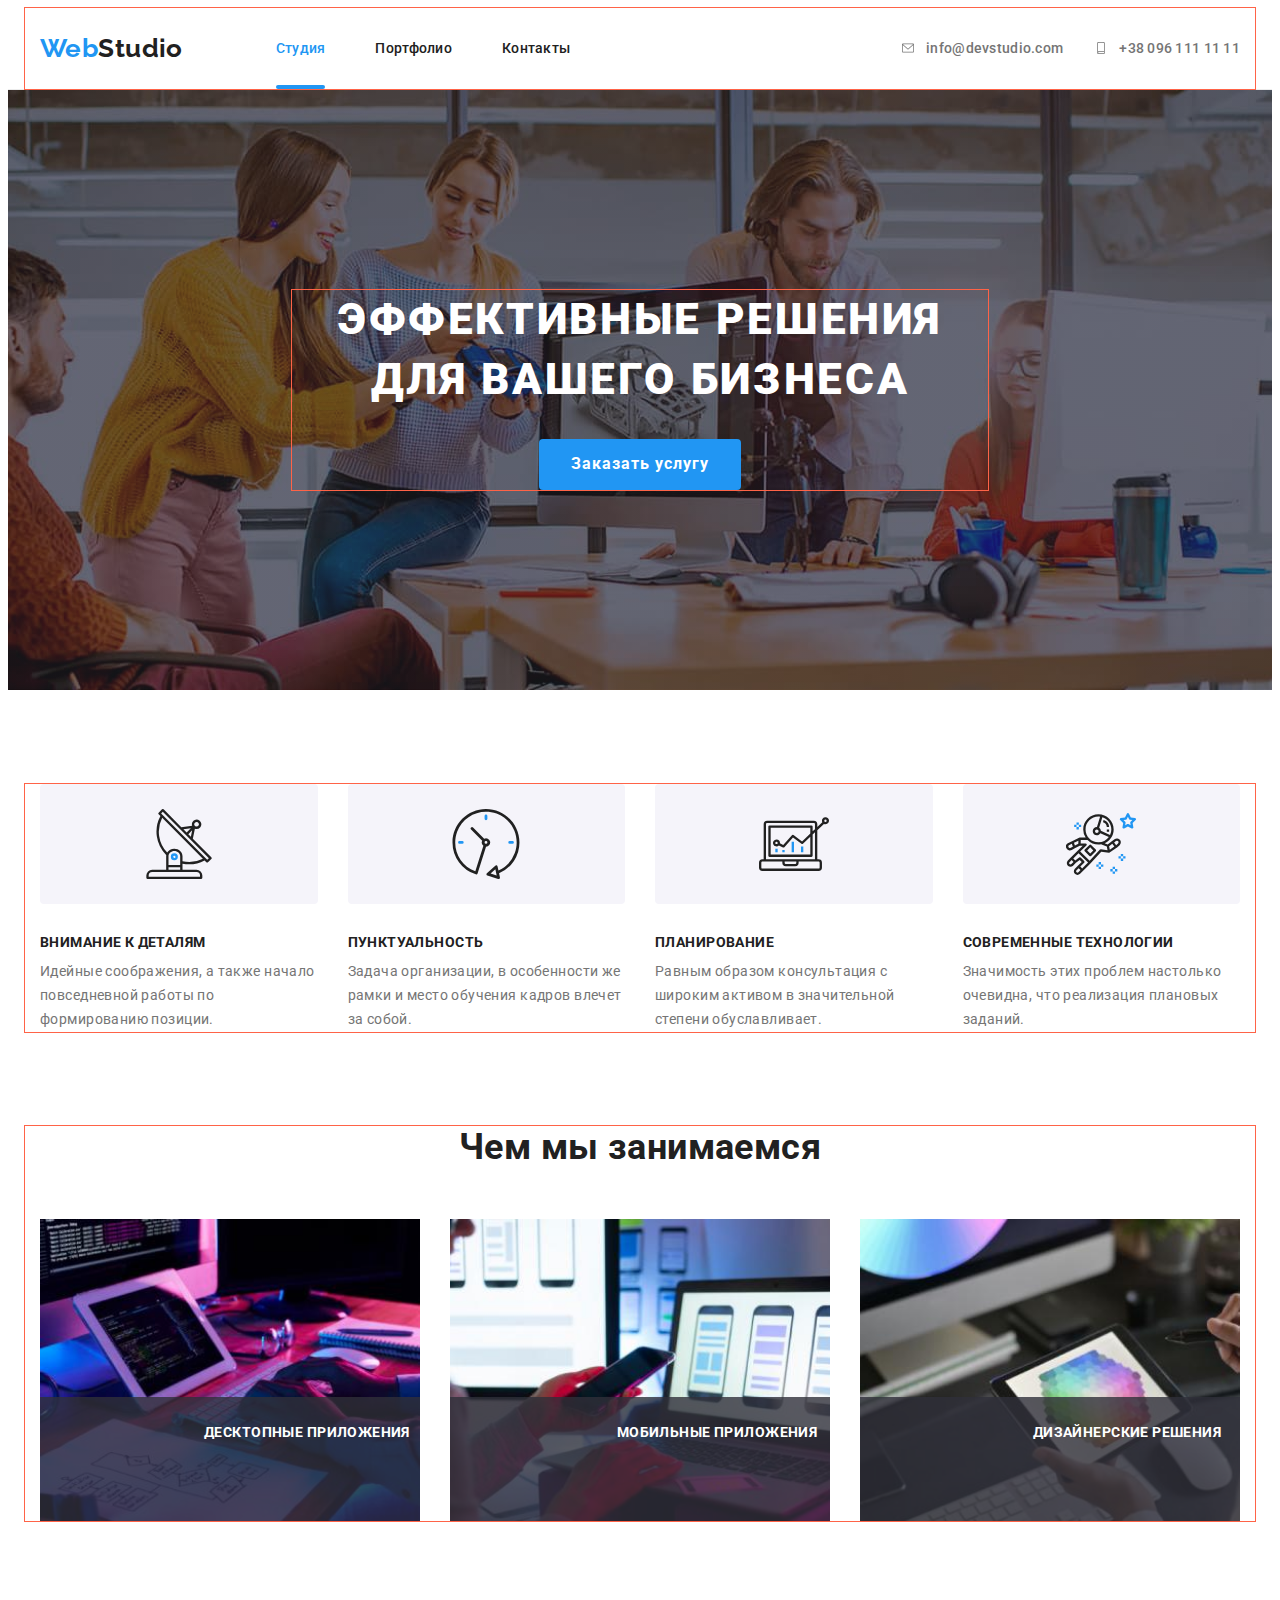
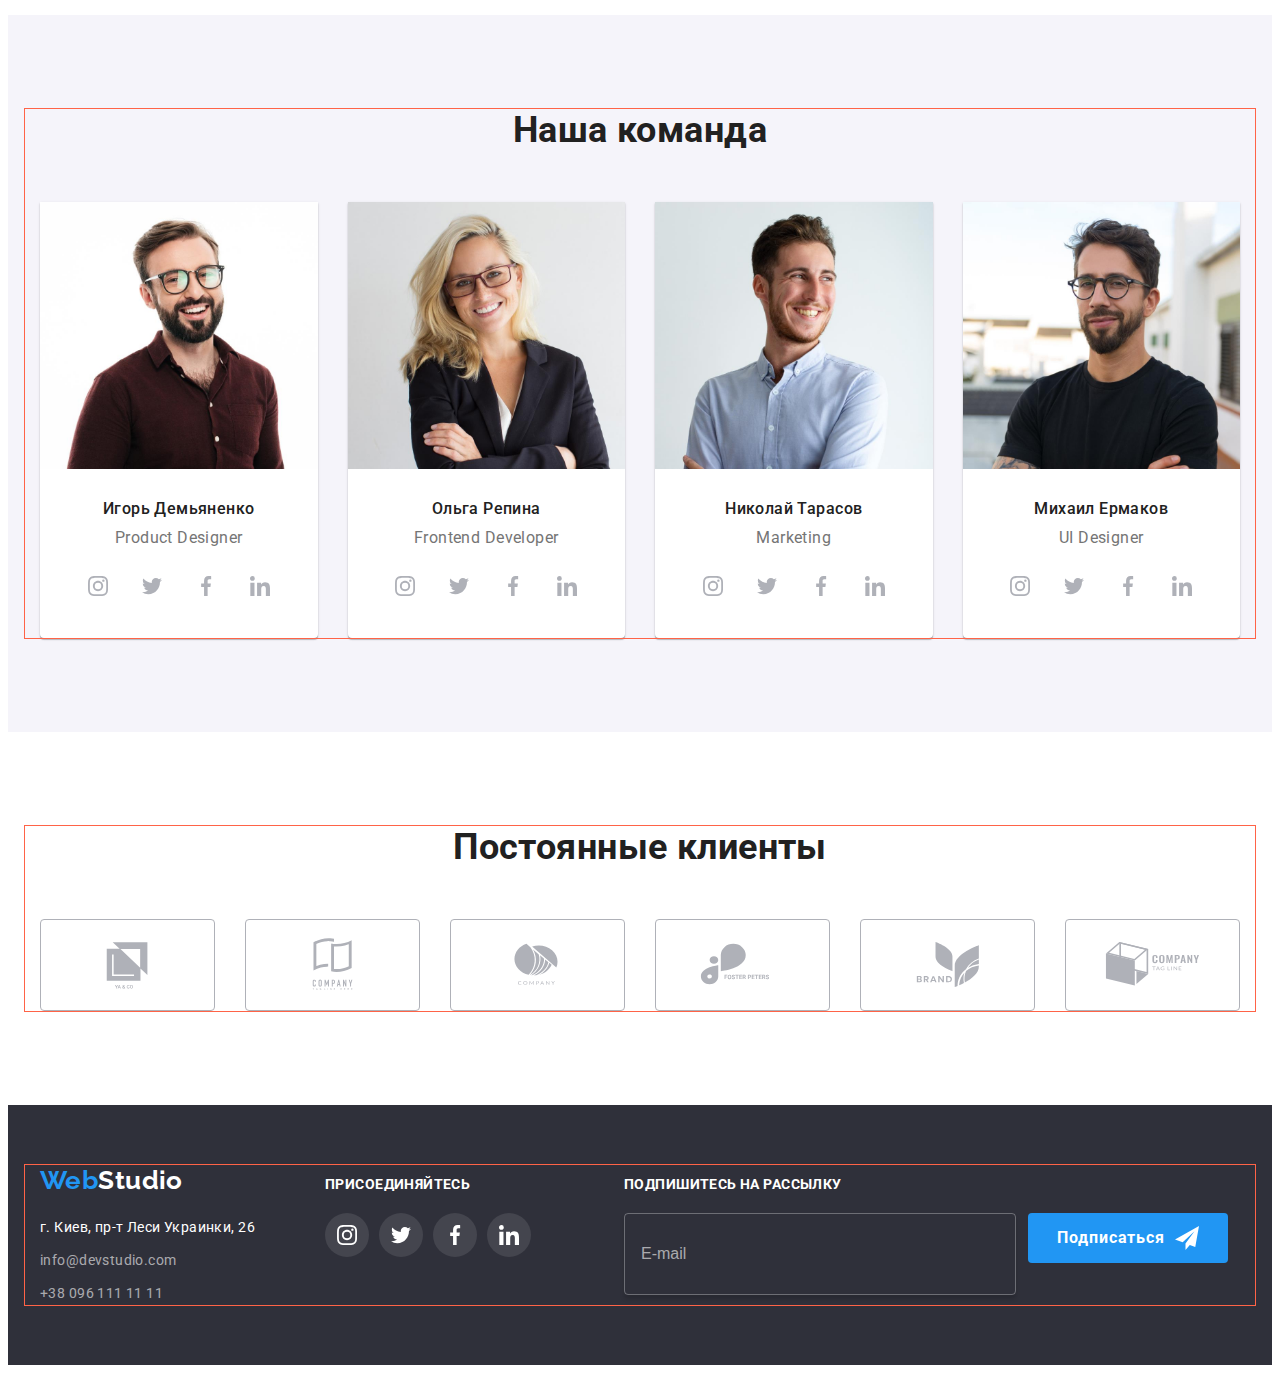
==== commit d7074a3b: "homework-8 -mobile-menu-done" ====
--- a/index.html
+++ b/index.html
@@ -27,6 +27,11 @@
         <a class="logo" href=""
           ><span class="logo--color">Web</span><span>Studio</span></a
         >
+        <button class="menu-btn js-open-menu">
+          <svg class="menu-btn__icon" width="40" height="40">
+            <use href="./images/icons.svg#icon-mobile-burger"></use>
+          </svg>
+        </button>
         <nav class="nav">
           <ul class="nav__section list">
             <li class="nav__item">
@@ -56,6 +61,87 @@
             >
           </li>
         </ul>
+        <div class="mobile-menu js-menu-container">
+          <button class="menu-btn btn-close js-close-menu">
+            <svg class="menu-btn__icon" width="40" height="40">
+              <use href="./images/icons.svg#icon-close_mobile"></use>
+            </svg>
+          </button>
+          <div class="mobile-content">
+            <nav class="mobile-nav">
+              <ul class="mobile-nav__section list">
+                <li class="mobile-nav__item">
+                  <a class="mobile-nav__links current-page" href="./index.html"
+                    >Студия</a
+                  >
+                </li>
+                <li class="mobile-nav__item">
+                  <a class="mobile-nav__links" href="./portfolio.html"
+                    >Портфолио</a
+                  >
+                </li>
+                <li class="mobile-nav__item">
+                  <a class="mobile-nav__links" href="">Контакты</a>
+                </li>
+              </ul>
+            </nav>
+            <div class="mobile-menu-contacts">
+              <ul class="mobile-menu__contacts list">
+                <li class="mobile-menu__tel">
+                  <a class="contact contact-tel" href="tel:+380961111111"
+                    >+38 096 111 11 11</a
+                  >
+                </li>
+                <li class="mobile-menu__email">
+                  <a
+                    class="contact contact-email"
+                    href="mailto:info@devstudio.com"
+                  >
+                    info@devstudio.com</a
+                  >
+                </li>
+              </ul>
+              <ul class="mobile-menu__social">
+                <li class="mobile-menu__social-item">
+                  <a
+                    class="mobile-menu__social-link"
+                    href="https://www.instagram.com"
+                    target="_blank"
+                    rel="noopener noreferrer nofollow noindex"
+                    >Instagram</a
+                  >
+                </li>
+                <li class="mobile-menu__social-item">
+                  <a
+                    class="mobile-menu__social-link"
+                    href="https://www.twitter.com"
+                    target="_blank"
+                    rel="noopener noreferrer nofollow noindex"
+                    >Twitter</a
+                  >
+                </li>
+                <li class="mobile-menu__social-item">
+                  <a
+                    class="mobile-menu__social-link"
+                    href="https://www.facebook.com"
+                    target="_blank"
+                    rel="noopener noreferrer nofollow noindex"
+                    >Facebook</a
+                  >
+                </li>
+                <li class="mobile-menu__social-item">
+                  <a
+                    class="mobile-menu__social-link"
+                    href="https://www.linkedin.com"
+                    target="_blank"
+                    rel="noopener noreferrer nofollow noindex"
+                    >LinkedIn</a
+                  >
+                </li>
+              </ul>
+            </div>
+          </div>
+        </div>
       </div>
     </header>
     <!--End of head of page-->
@@ -132,6 +218,7 @@
             <li class="what-doing__item">
               <div class="img--wraper">
                 <img
+                  srcset="./images/wwd-1.jpg 1x, ./images/wwd-1-2x.jpg 2x"
                   src="./images/wwd-1.jpg"
                   alt="Написание кода"
                   width="370"
@@ -143,6 +230,7 @@
             <li class="what-doing__item">
               <div class="img--wraper">
                 <img
+                  srcset="./images/wwd-2.jpg 1x, ./images/wwd-2-2x.jpg 2x"
                   src="./images/wwd-2.jpg"
                   alt="Разработка приложений"
                   width="370"
@@ -154,6 +242,7 @@
             <li class="what-doing__item">
               <div class="img--wraper">
                 <img
+                  srcset="./images/wwd-3.jpg 1x, ./images/wwd-3-2x.jpg 2x"
                   src="./images/wwd-3.jpg"
                   alt="Дизайн приложений"
                   width="370"
@@ -172,6 +261,10 @@
           <ul class="team-list list">
             <li class="name-card">
               <img
+                srcset="
+                  ./images/product-designer.jpg    1x,
+                  ./images/product-designer-2x.jpg 2x
+                "
                 src="./images/product-designer.jpg"
                 alt="Игорь Демьяненко"
                 width="270"
@@ -214,6 +307,10 @@
             </li>
             <li class="name-card">
               <img
+                srcset="
+                  ./images/frontend-developer.jpg    1x,
+                  ./images/frontend-developer-2x.jpg 2x
+                "
                 src="./images/frontend-developer.jpg"
                 alt="Ольга Репина"
                 width="270"
@@ -256,6 +353,7 @@
             </li>
             <li class="name-card">
               <img
+                srcset="./images/marketing.jpg 1x, ./images/marketing-2x.jpg 2x"
                 src="./images/marketing.jpg"
                 alt="Николай Тарасов"
                 width="270"
@@ -298,6 +396,10 @@
             </li>
             <li class="name-card">
               <img
+                srcset="
+                  ./images/ui-designer.jpg    1x,
+                  ./images/ui-designer-2x.jpg 2x
+                "
                 src="./images/ui-designer.jpg"
                 alt="Михаил Ермаков"
                 width="270"
@@ -549,5 +651,6 @@
       </div>
     </div>
     <script src="./js/modal.js"></script>
+    <script src="./js/mobile-menu.js"></script>
   </body>
 </html>
--- a/css/main.min.css
+++ b/css/main.min.css
@@ -1 +1 @@
-:root{--title-color: #212121;--white-color: #ffffff;--link-color: #2196f3;--main-text-color: #757575;--icon-color: #afb1b8;--trans-time: 250ms cubic-bezier(0.4, 0, 0.2, 1)}p,h1,h2,h3,h4,h5,ul{margin:0;padding:0}img{display:block}.list{list-style:none}body{font-family:"Roboto",sans-serif;font-weight:400;font-size:14px;line-height:1.7;letter-spacing:.03em;background-color:var(--white-color);color:var(--main-text-color)}.container{padding-left:15px;padding-right:15px;margin:0 auto;outline:1px solid tomato}@media screen and (min-width: 480px){.container{width:480px}}@media screen and (min-width: 768px){.container{width:768px}}@media screen and (min-width: 1200px){.container{width:1200px}}.section{padding-top:60px;padding-bottom:60px}@media screen and (min-width: 1200px){.section{padding-top:94px;padding-bottom:94px}}.section__title{font-weight:700;font-size:28px;line-height:1.2;text-align:center;color:var(--title-color);margin-bottom:30px}@media screen and (min-width: 1200px){.section__title{font-size:36px;margin-bottom:50px}}.logo{text-decoration:none;font-family:"Raleway","Gill Sans","Gill Sans MT",Calibri,"Trebuchet MS",sans-serif;font-weight:700;font-size:24px;line-height:1.2;color:var(--title-color)}@media screen and (min-width: 1200px){.logo{font-size:26px}}.img--wraper{position:relative;overflow:hidden}.logo--color{color:var(--link-color)}.header .container{display:flex;align-items:center}.header{border-bottom:1px solid #ececec}@media screen and (max-width: 767px){.nav{display:none}}@media screen and (min-width: 768px){.nav{margin-left:88px}}@media screen and (min-width: 1200px){.nav{margin-left:93px}}.nav__section{display:flex}.nav__item{display:block}.nav__item:not(:last-child){margin-right:50px}.nav__links{display:block;text-decoration:none;font-weight:500;font-size:14px;line-height:1.2;letter-spacing:.02em;color:var(--title-color);padding-top:32px;padding-bottom:32px;transition:color var(--trans-time)}.nav__links:hover,.nav__links:focus{color:var(--link-color)}.current-page{color:var(--link-color);position:relative}.current-page::after{content:"";display:block;width:100%;height:4px;background:var(--link-color);border-radius:2px;position:absolute;left:0;bottom:0}.contact{text-decoration:none;font-weight:500;font-size:12px;line-height:1.2;letter-spacing:.02em;color:var(--main-text-color);display:flex;align-items:center;transition:color var(--trans-time)}.contact:hover,.contact:focus{color:var(--link-color)}@media screen and (min-width: 1200px){.contact{font-size:14px}}@media screen and (max-width: 767px){.contacts{display:none}}@media screen and (min-width: 768px){.contacts{margin-left:auto}}@media screen and (min-width: 1200px){.contacts{display:flex;margin-left:auto}}@media screen and (min-width: 1200px){.contacts__item:not(:last-child){margin-right:30px}}.contact__icon{display:block;margin-right:10px;fill:currentColor}.hero{width:100%;margin:0 auto;background-color:#2f303a;padding-top:200px;padding-bottom:200px;text-align:center;background-image:linear-gradient(rgba(47, 48, 58, 0.4), rgba(47, 48, 58, 0.4)),url(../images/hero-bg.jpg);background-position:center}@media screen and (min-width: 1200px){.hero{max-width:1600px}}.hero .container{max-width:360px;padding:0}@media screen and (min-width: 1200px){.hero .container{max-width:696px}}.hero__title{font-weight:900;font-size:26px;line-height:1.62;text-align:center;letter-spacing:.06em;text-transform:uppercase;color:var(--white-color);max-width:360px;margin:auto;margin-bottom:30px}@media screen and (min-width: 1200px){.hero__title{max-width:696px;font-size:44px;line-height:1.36}}.hero__btn{font-family:"Roboto";font-weight:700;font-size:16px;line-height:1.88;text-align:center;padding:10px 32px;letter-spacing:.06em;cursor:pointer;background-color:var(--link-color);color:var(--white-color);border:none;border-radius:4px;transition:background-color var(--trans-time)}.hero__btn:hover,.hero__btn:focus{background-color:#188ce8}@media screen and (min-width: 768px){.skills__list{display:flex;flex-wrap:wrap;margin-left:-30px}}.skills__item:not(:last-child){margin-bottom:30px}@media screen and (min-width: 768px){.skills__item{flex-basis:calc((100% - 60px)/2);margin-left:30px}.skills__item:not(:last-child){margin-bottom:0px}}@media screen and (min-width: 1200px){.skills__item{flex-basis:calc((100% - 120px)/4)}}.skills__card{display:flex;width:100%;height:120px;margin-bottom:30px;border-radius:4px;background-color:#f5f4fa;align-items:center;justify-content:center}.skills__title{font-weight:700;font-size:14px;line-height:1.2;text-transform:uppercase;color:var(--title-color);margin-bottom:10px}@media screen and (max-width: 767px){.skills__title{text-align:center}}.what-doing{padding-top:0}@media screen and (max-width: 1199px){.what-doing{display:none}}.what-doing__list{display:flex;margin-left:-30px}.what-doing__item{flex-basis:calc((100% - 90px)/3);margin-left:30px}.what-doing__text{display:block;position:absolute;left:0;bottom:0;width:370px;height:70px;padding:27px 82px;text-align:center;text-transform:uppercase;font-weight:700;font-size:14px;line-height:1.15;color:var(--white-color);background-color:rgba(47,48,58,.8)}.team{background-color:#f5f4fa}@media screen and (min-width: 768px){.team-list{display:flex;flex-wrap:wrap;margin-left:-30px;margin-top:-30px}}.name-card{background:var(--white-color);box-shadow:0px 1px 3px rgba(0,0,0,.12),0px 1px 1px rgba(0,0,0,.14),0px 2px 1px rgba(0,0,0,.2);border-radius:0px 0px 4px 4px}.name-card:not(:last-child){margin-bottom:30px}@media screen and (min-width: 768px){.name-card{flex-basis:calc((100% - 60px)/2);margin-left:30px;margin-top:30px}.name-card:not(:last-child){margin-bottom:0px}}@media screen and (min-width: 1200px){.name-card{flex-basis:calc((100% - 120px)/4)}}.name-card__title{font-weight:500;font-size:16px;line-height:1.2;text-align:center;color:var(--title-color);margin-bottom:10px}.name-card__position{font-size:16px;line-height:1.2;text-align:center;margin-bottom:16px}.name-card__description{padding:30px 32px}.team-social{display:flex;justify-content:center}.team-social__item:not(:last-child){margin-right:10px}.team-social__link{width:44px;height:44px;border-radius:50%;display:flex;justify-content:center;align-items:center;fill:var(--icon-color);transition:background-color var(--trans-time),fill var(--trans-time)}.team-social__link:hover,.team-social__link:focus{background-color:var(--link-color);fill:var(--white-color)}.clients__list{display:flex}@media screen and (max-width: 1199px){.clients__list{flex-wrap:wrap;margin-left:-30px;margin-top:-30px}}@media screen and (max-width: 767px){.clients__item{flex-basis:calc((100% - 60px)/2);margin-left:30px;margin-top:30px}}@media screen and (min-width: 768px){.clients__item{flex-basis:calc((100% - 90px)/3);margin-left:30px;margin-top:30px}}@media screen and (min-width: 1200px){.clients__item{margin-left:0;margin-top:0}.clients__item:not(:last-child){margin-right:30px}}.clients__link{display:flex;width:100%;height:92px;border:1px solid var(--icon-color);box-sizing:border-box;border-radius:4px;fill:var(--icon-color);justify-content:center;align-items:center;transition:border-color var(--trans-time),fill var(--trans-time)}.clients__link:hover,.clients__link:focus{border-color:var(--link-color);fill:var(--link-color)}.clients__logo{display:flex}.filter{display:flex;flex-wrap:wrap;margin-bottom:40px;justify-content:flex-start}@media screen and (min-width: 768px){.filter{flex-wrap:nowrap;justify-content:center;margin-bottom:30px}}@media screen and (min-width: 1200px){.filter{margin-bottom:50px}}.filter__item:not(:last-child){margin-right:8px}.filter__item:nth-child(4),.filter__item:nth-child(5){margin-top:15px}@media screen and (min-width: 768px){.filter__item:nth-child(4),.filter__item:nth-child(5){margin-top:0}}.filter__btn{font-family:"Roboto";border:none;font-weight:500;font-size:16px;line-height:1.6;text-align:center;cursor:pointer;background-color:#f5f4fa;color:var(--title-color);padding:6.56px 22.11px;border-radius:4px;transition:background-color var(--trans-time),color var(--trans-time),box-shadow var(--trans-time)}.filter__btn:hover,.filter__btn:focus,.filter__btn:active{background-color:var(--link-color);color:var(--white-color);box-shadow:0px 3px 1px rgba(0,0,0,.1),0px 1px 2px rgba(0,0,0,.08),0px 2px 2px rgba(0,0,0,.12)}@media screen and (min-width: 768px){.projects-list{display:flex;flex-wrap:wrap;margin-left:-30px;margin-top:-30px}}.projects__item{width:100%}.projects__item:not(:last-child){margin-bottom:30px}@media screen and (min-width: 768px)and (max-width: 1199px){.projects__item{width:354px;margin-left:30px;margin-top:30px;flex-basis:calc(50% - 30px)}.projects__item:not(:last-child){margin-bottom:0px}.projects__item:nth-child(1) .projects__description{padding-bottom:56px}}@media screen and (min-width: 1200px){.projects__item{margin-left:30px;margin-top:30px;flex-basis:calc(33.3333333333% - 30px)}.projects__item:not(:last-child){margin-bottom:0px}}.projects__link{display:block;box-sizing:border-box;width:100%;text-decoration:none;color:var(--main-text-color);transition:box-shadow var(--trans-time)}.projects__link:hover,.projects__link:focus{box-shadow:0px 1px 1px rgba(0,0,0,.12),0px 4px 4px rgba(0,0,0,.06),1px 4px 6px rgba(0,0,0,.16)}@media screen and (min-width: 768){.projects__link{width:354px}}.projects__description{padding:20px 24px;border-left:1px solid #eee;border-right:1px solid #eee;border-bottom:1px solid #eee}.projects__name{font-weight:700;font-size:18px;line-height:2;letter-spacing:.06em;color:var(--title-color);margin-bottom:4px}.projects__hide-text{display:block;position:absolute;width:100%;height:100%;padding:63px 24px;font-size:18px;line-height:1.56;color:var(--white-color);background-color:rgba(33,150,243,.9);transition:transform var(--trans-time)}.projects__link:hover .projects__hide-text,.projects__link:focus .projects__hide-text{transform:translateY(-100%)}.foot{background-color:#2f303a;padding-top:60px;padding-bottom:60px}.foot-logo{display:block;color:var(--white-color);margin-bottom:20px}.address__text{font-style:normal;font-size:14px;line-height:1.7;color:var(--white-color)}.address__contact{text-decoration:none;font-style:normal;font-size:14px;line-height:1.7px;color:rgba(255,255,255,.6);transition:color var(--trans-time)}.address__contact:hover,.address__contact:focus{color:var(--white-color)}.address__item:not(:last-child){margin-bottom:9px}@media screen and (max-width: 767px){.address{margin-bottom:60px}}.footer-title{font-weight:700;font-size:14px;line-height:1.2;text-transform:uppercase;color:var(--white-color);margin-bottom:20px}.footer-social__list{display:flex}@media screen and (max-width: 767px){.footer-social__list{justify-content:center}}.footer-social__item:not(:last-child){margin-right:10px}.footer-social__link{width:44px;height:44px;border-radius:50%;display:flex;justify-content:center;align-items:center;fill:var(--white-color);background-color:rgba(255,255,255,.1);transition:background-color var(--trans-time)}.footer-social__link:hover,.footer-social__link:focus{background-color:var(--link-color)}@media screen and (min-width: 768px){.tablet--wrapper{display:flex;align-items:baseline;margin-left:76px;margin-bottom:60px}}@media screen and (min-width: 1200px){.tablet--wrapper{align-items:baseline;margin-left:0;margin-bottom:0}}.footer-cont{text-align:center}@media screen and (min-width: 1200px){.footer-cont{text-align:left;display:flex;align-items:baseline}}@media screen and (max-width: 767px){.footer-social{margin-bottom:60px}}@media screen and (min-width: 768px){.footer-social{margin-left:165px}}@media screen and (min-width: 1200px){.footer-social{margin-left:70px;text-align:left}}@media screen and (min-width: 1200px){.mailing{margin-left:93px;text-align:left}}@media screen and (min-width: 1200px){.email-form{display:flex;height:50px}}.email-form__input{width:100%;height:50px;margin-right:12px;padding:15px 16px;font-size:16px;line-height:1.25;border:1px solid rgba(255,255,255,.3);box-shadow:0px 4px 4px rgba(0,0,0,.15);border-radius:4px;background-color:rgba(0,0,0,0);color:var(--white-color)}.email-form__input::placeholder{font-size:16px;line-height:1.25;color:rgba(255,255,255,.6)}@media screen and (max-width: 1199px){.email-form__input{margin-bottom:20px;max-width:450px}}@media screen and (min-width: 1200px){.email-form__input{width:358px}}.email-form__btn{margin:0 auto;display:flex;align-items:center;width:200px;height:50px;padding-top:10px;padding-bottom:10px;justify-content:center;font-family:"Roboto";font-weight:700;font-size:16px;line-height:1.88;letter-spacing:.06em;cursor:pointer;background-color:var(--link-color);color:var(--white-color);border:none;border-radius:4px;transition:background-color var(--trans-time)}.email-form__btn:hover,.email-form__btn:focus{background-color:#188ce8}.email-form__icon{margin-left:10px;fill:var(--white-color)}.backdrop{position:fixed;width:100%;height:100%;top:0;background-color:rgba(0,0,0,.2);transition:opacity var(--trans-time),visibility var(--trans-time);overflow-y:scroll}.modal{position:absolute;top:50%;left:50%;transform:translate(-50%, -50%) scale(1);width:450px;height:609px;padding:40px;background:var(--white-color);box-shadow:0px 1px 3px rgba(0,0,0,.12),0px 1px 1px rgba(0,0,0,.14),0px 2px 1px rgba(0,0,0,.2);border-radius:4px;transition:transform var(--trans-time),opacity var(--trans-time)}@media screen and (min-width: 900px){.modal{position:absolute;top:50%;left:50%;transform:translate(-50%, -50%) scale(1);min-width:528px;min-height:581px}}.backdrop .is-hidden .modal{transform:scale(2.5);opacity:.2}.modal__close-btn{position:absolute;display:flex;align-items:center;justify-content:center;top:8px;right:8px;width:30px;height:30px;border-radius:50%;border:1px solid rgba(0,0,0,.1);background-color:rgba(0,0,0,0);cursor:pointer;transition:fill var(--trans-time)}.modal__close-btn:hover,.modal__close-btn:focus{fill:var(--link-color)}.is-hidden{opacity:0;visibility:hidden;pointer-events:none}.modal__title{margin-bottom:12px;font-weight:700;font-size:20px;line-height:1.15;text-align:center;letter-spacing:.03em;color:var(--title-color)}.client-form__label{display:block;margin-bottom:4px;font-size:12px;line-height:1.2;letter-spacing:.01em}.client-form__input{width:100%;height:40px;margin-bottom:10px;padding-left:42px;padding-top:12px;padding-bottom:12px;border:1px solid rgba(33,33,33,.2);border-radius:4px;outline:none;transition:border-color var(--trans-time);cursor:pointer}.input-wrap{position:relative}.client-form__icon{position:absolute;top:0;left:12px;transform:translateY(11px);transition:fill var(--link-color)}.client-form__input:focus{border-color:var(--link-color)}.client-form__input:focus+.client-form__icon{fill:var(--link-color)}.client-form__text{width:100%;height:120px;margin-bottom:20px;padding:12px 16px;border:1px solid rgba(33,33,33,.2);border-radius:4px;outline:none;transition:border-color var(--trans-time);cursor:pointer;resize:none}.client-form__text:focus{border-color:var(--link-color)}.license{display:flex;justify-content:center;align-items:center;margin-bottom:30px}.license__agreement{display:inline-flex;justify-content:center;align-items:center;font-size:12px;line-height:1.2}@media screen and (min-width: 1200px){.license__agreement{font-size:14px;line-height:1.7}}.license__link{display:inline-block;margin-left:5px;color:var(--link-color)}.license__agreement span{width:16px;height:15px;margin-right:7px;border:2px solid var(--title-color);border-radius:2px;display:flex;justify-content:center;align-items:center;transition:background-color var(--trans-time),border var(--trans-time),border-color var(--trans-time)}.license__check-icon{fill:rgba(0,0,0,0);transition:fill var(--trans-time)}.check-box:checked+.license__agreement span{background-color:var(--link-color);border:none}.check-box:checked+.license__agreement .license__check-icon{fill:var(--white-color)}.check-box:focus+.license__agreement span{border-color:var(--link-color)}.check-box{position:absolute;width:1px;height:1px;margin:-1px;border:0;padding:0;white-space:nowrap;clip-path:inset(100%);clip:rect(0 0 0 0);overflow:hidden}.client-form__send-btn{display:block;width:200px;height:50px;margin:0 auto;font-family:"Roboto";font-weight:700;font-size:16px;line-height:1.88;text-align:center;padding-top:10px;padding-bottom:10px;letter-spacing:.06em;cursor:pointer;background-color:var(--link-color);color:var(--white-color);border:none;box-shadow:0px 4px 4px rgba(0,0,0,.15);border-radius:4px;transition:background-color var(--trans-time)}.client-form__send-btn:hover,.client-form__send-btn:focus{background-color:#188ce8}/*# sourceMappingURL=main.min.css.map */+:root{--title-color: #212121;--white-color: #ffffff;--link-color: #2196f3;--main-text-color: #757575;--icon-color: #afb1b8;--trans-time: 250ms cubic-bezier(0.4, 0, 0.2, 1)}p,h1,h2,h3,h4,h5,ul{margin:0;padding:0}img{display:block;width:100%;height:auto}.list{list-style:none}body{font-family:"Roboto",sans-serif;font-weight:400;font-size:14px;line-height:1.7;letter-spacing:.03em;background-color:var(--white-color);color:var(--main-text-color)}.container{padding-left:15px;padding-right:15px;margin:0 auto;outline:1px solid tomato}@media screen and (min-width: 480px){.container{width:480px}}@media screen and (min-width: 768px){.container{width:768px}}@media screen and (min-width: 1200px){.container{width:1200px}}.section{padding-top:60px;padding-bottom:60px}@media screen and (min-width: 1200px){.section{padding-top:94px;padding-bottom:94px}}.section__title{font-weight:700;font-size:28px;line-height:1.2;text-align:center;color:var(--title-color);margin-bottom:30px}@media screen and (min-width: 1200px){.section__title{font-size:36px;margin-bottom:50px}}.logo{text-decoration:none;font-family:"Raleway","Gill Sans","Gill Sans MT",Calibri,"Trebuchet MS",sans-serif;font-weight:700;font-size:24px;line-height:1.2;color:var(--title-color)}@media screen and (min-width: 1200px){.logo{font-size:26px}}.img--wraper{position:relative;overflow:hidden}.logo--color{color:var(--link-color)}.header .container{display:flex;align-items:center;justify-content:space-between}@media screen and (min-width: 768px){.header .container{display:flex;align-items:center}}.header{border-bottom:1px solid #ececec}@media screen and (max-width: 767px){.nav{display:none}}@media screen and (min-width: 768px){.nav{margin-left:88px}}@media screen and (min-width: 1200px){.nav{margin-left:93px}}.nav__section{display:flex}.nav__item{display:block}.nav__item:not(:last-child){margin-right:50px}.nav__links{display:block;text-decoration:none;font-weight:500;font-size:14px;line-height:1.2;letter-spacing:.02em;color:var(--title-color);padding-top:32px;padding-bottom:32px;transition:color var(--trans-time)}.nav__links:hover,.nav__links:focus{color:var(--link-color)}.current-page{color:var(--link-color)}@media screen and (min-width: 768px){.current-page{position:relative}.current-page::after{content:"";display:block;width:100%;height:4px;background:var(--link-color);border-radius:2px;position:absolute;left:0;bottom:0}}.contact{text-decoration:none;font-weight:500;font-size:12px;line-height:1.2;letter-spacing:.02em;color:var(--main-text-color);display:flex;align-items:center;transition:color var(--trans-time)}.contact:hover,.contact:focus{color:var(--link-color)}@media screen and (min-width: 1200px){.contact{font-size:14px}}@media screen and (max-width: 767px){.contacts{display:none}}@media screen and (min-width: 768px){.contacts{margin-left:auto}}@media screen and (min-width: 1200px){.contacts{display:flex;margin-left:auto}}@media screen and (min-width: 768px){.contacts__item:not(:last-child){margin-bottom:10px}}@media screen and (min-width: 1200px){.contacts__item:not(:last-child){margin-right:30px;margin-bottom:0px}}.contact__icon{display:block;margin-right:10px;fill:currentColor}.mobile-menu{position:fixed;top:0;left:0;width:100vw;height:100vh;padding:48px 40px;background-color:#fff;overflow-y:auto;transform:translateX(100%);transition:transform var(--trans-time)}@media screen and (min-width: 768px){.mobile-menu{display:none}}.mobile-menu.is-open{transform:translateX(0)}.menu-btn{cursor:pointer;background-color:rgba(0,0,0,0);border:none;padding:0;transition:color var(--trans-time)}.menu-btn:hover,.menu-btn:focus{fill:var(--link-color)}@media screen and (min-width: 768px){.menu-btn{display:none}}.btn-close{position:absolute;top:0px;right:15px}.mobile-nav__item:not(:last-child){margin-bottom:32px}.mobile-nav__links{display:block;text-decoration:none;font-weight:500;font-size:40px;line-height:1.2;letter-spacing:.02em;color:var(--title-color);transition:color var(--trans-time)}.mobile-nav__links:hover,.mobile-nav__links:focus{color:var(--link-color)}.mobile-content{display:flex;flex-direction:column;width:100%;height:100%;justify-content:space-between}.mobile-menu__contacts{margin-bottom:64px}.contact-tel{font-size:34px;color:var(--link-color)}.contact-email{font-size:24px}.mobile-menu__tel{margin-bottom:32px}.mobile-menu__social{display:flex;list-style:none}.mobile-menu__social-link{text-decoration:none;font-weight:500;font-size:18px;line-height:1.2;letter-spacing:.02em;color:var(--link-color)}.mobile-menu__social-item:not(:last-child){border-right:1px solid rgba(33,33,33,.2);padding-right:10px}.mobile-menu__social-item:not(:first-child){padding-left:10px}.hero{width:100%;margin:0 auto;background-color:#2f303a;padding-top:200px;padding-bottom:200px;text-align:center;background-image:linear-gradient(rgba(47, 48, 58, 0.4), rgba(47, 48, 58, 0.4)),url(../images/hero-bg-mobile-1x.jpg);background-position:center;background-size:cover}@media(min-device-pixel-ratio: 2),(min-resolution: 192dpi),(min-resolution: 2dppx){.hero{background-image:linear-gradient(rgba(47, 48, 58, 0.4), rgba(47, 48, 58, 0.4)),url(../images/hero-bg-mobile-2x.jpg)}}@media screen and (min-width: 768px){.hero{background-image:linear-gradient(rgba(47, 48, 58, 0.4), rgba(47, 48, 58, 0.4)),url(../images/hero-bg-tablet-1x.jpg)}}@media screen and (min-width: 768px)and (min-device-pixel-ratio: 2),screen and (min-width: 768px)and (min-resolution: 192dpi),screen and (min-width: 768px)and (min-resolution: 2dppx){.hero{background-image:linear-gradient(rgba(47, 48, 58, 0.4), rgba(47, 48, 58, 0.4)),url(../images/hero-bg-tablet-2x.jpg)}}@media screen and (min-width: 1200px){.hero{max-width:1600px;background-image:linear-gradient(rgba(47, 48, 58, 0.4), rgba(47, 48, 58, 0.4)),url(../images/hero-bg.jpg)}}@media screen and (min-width: 1200px)and (min-device-pixel-ratio: 2),screen and (min-width: 1200px)and (min-resolution: 192dpi),screen and (min-width: 1200px)and (min-resolution: 2dppx){.hero{background-image:linear-gradient(rgba(47, 48, 58, 0.4), rgba(47, 48, 58, 0.4)),url(../images/hero-bg-2x.jpg)}}.hero .container{max-width:360px;padding:0}@media screen and (min-width: 1200px){.hero .container{max-width:696px}}.hero__title{font-weight:900;font-size:26px;line-height:1.62;text-align:center;letter-spacing:.06em;text-transform:uppercase;color:var(--white-color);max-width:360px;margin:auto;margin-bottom:30px}@media screen and (min-width: 1200px){.hero__title{max-width:696px;font-size:44px;line-height:1.36}}.hero__btn{font-family:"Roboto";font-weight:700;font-size:16px;line-height:1.88;text-align:center;padding:10px 32px;letter-spacing:.06em;cursor:pointer;background-color:var(--link-color);color:var(--white-color);border:none;border-radius:4px;transition:background-color var(--trans-time)}.hero__btn:hover,.hero__btn:focus{background-color:#188ce8}@media screen and (min-width: 768px){.skills__list{display:flex;flex-wrap:wrap;margin-left:-30px}}.skills__item:not(:last-child){margin-bottom:30px}@media screen and (min-width: 768px){.skills__item{flex-basis:calc((100% - 60px)/2);margin-left:30px}.skills__item:not(:last-child){margin-bottom:0px}}@media screen and (min-width: 1200px){.skills__item{flex-basis:calc((100% - 120px)/4)}}.skills__card{display:flex;width:100%;height:120px;margin-bottom:30px;border-radius:4px;background-color:#f5f4fa;align-items:center;justify-content:center}.skills__title{font-weight:700;font-size:14px;line-height:1.2;text-transform:uppercase;color:var(--title-color);margin-bottom:10px}@media screen and (max-width: 767px){.skills__title{text-align:center}}.what-doing{padding-top:0}@media screen and (max-width: 1199px){.what-doing{display:none}}.what-doing__list{display:flex;margin-left:-30px}.what-doing__item{flex-basis:calc((100% - 90px)/3);margin-left:30px}.what-doing__text{display:block;position:absolute;left:0;bottom:0;width:370px;height:70px;padding:27px 82px;text-align:center;text-transform:uppercase;font-weight:700;font-size:14px;line-height:1.15;color:var(--white-color);background-color:rgba(47,48,58,.8)}.team{background-color:#f5f4fa}@media screen and (min-width: 768px){.team-list{display:flex;flex-wrap:wrap;margin-left:-30px;margin-top:-30px}}.name-card{background:var(--white-color);box-shadow:0px 1px 3px rgba(0,0,0,.12),0px 1px 1px rgba(0,0,0,.14),0px 2px 1px rgba(0,0,0,.2);border-radius:0px 0px 4px 4px}.name-card:not(:last-child){margin-bottom:30px}@media screen and (min-width: 768px){.name-card{flex-basis:calc((100% - 60px)/2);margin-left:30px;margin-top:30px}.name-card:not(:last-child){margin-bottom:0px}}@media screen and (min-width: 1200px){.name-card{flex-basis:calc((100% - 120px)/4)}}.name-card__title{font-weight:500;font-size:16px;line-height:1.2;text-align:center;color:var(--title-color);margin-bottom:10px}.name-card__position{font-size:16px;line-height:1.2;text-align:center;margin-bottom:16px}.name-card__description{padding:30px 32px}.team-social{display:flex;justify-content:center}.team-social__item:not(:last-child){margin-right:10px}.team-social__link{width:44px;height:44px;border-radius:50%;display:flex;justify-content:center;align-items:center;fill:var(--icon-color);transition:background-color var(--trans-time),fill var(--trans-time)}.team-social__link:hover,.team-social__link:focus{background-color:var(--link-color);fill:var(--white-color)}.clients__list{display:flex}@media screen and (max-width: 1199px){.clients__list{flex-wrap:wrap;margin-left:-30px;margin-top:-30px}}.clients__item{width:calc((100% - 60px)/2)}@media screen and (max-width: 767px){.clients__item{flex-basis:calc((100% - 60px)/2);margin-left:30px;margin-top:30px}}@media screen and (min-width: 768px){.clients__item{flex-basis:calc((100% - 90px)/3);margin-left:30px;margin-top:30px}}@media screen and (min-width: 1200px){.clients__item{margin-left:0;margin-top:0}.clients__item:not(:last-child){margin-right:30px}}.clients__link{display:flex;width:100%;height:92px;border:1px solid var(--icon-color);box-sizing:border-box;border-radius:4px;fill:var(--icon-color);justify-content:center;align-items:center;transition:border-color var(--trans-time),fill var(--trans-time)}.clients__link:hover,.clients__link:focus{border-color:var(--link-color);fill:var(--link-color)}.clients__logo{display:flex}.filter{display:flex;flex-wrap:wrap;margin-bottom:40px;justify-content:flex-start}@media screen and (min-width: 768px){.filter{flex-wrap:nowrap;justify-content:center;margin-bottom:30px}}@media screen and (min-width: 1200px){.filter{margin-bottom:50px}}.filter__item:not(:last-child){margin-right:8px}.filter__item:nth-child(4),.filter__item:nth-child(5){margin-top:15px}@media screen and (min-width: 768px){.filter__item:nth-child(4),.filter__item:nth-child(5){margin-top:0}}.filter__btn{font-family:"Roboto";border:none;font-weight:500;font-size:16px;line-height:1.6;text-align:center;cursor:pointer;background-color:#f5f4fa;color:var(--title-color);padding:6.56px 22.11px;border-radius:4px;transition:background-color var(--trans-time),color var(--trans-time),box-shadow var(--trans-time)}.filter__btn:hover,.filter__btn:focus,.filter__btn:active{background-color:var(--link-color);color:var(--white-color);box-shadow:0px 3px 1px rgba(0,0,0,.1),0px 1px 2px rgba(0,0,0,.08),0px 2px 2px rgba(0,0,0,.12)}@media screen and (min-width: 768px){.projects-list{display:flex;flex-wrap:wrap;margin-left:-30px;margin-top:-30px}}.projects__item{width:100%}.projects__item:not(:last-child){margin-bottom:30px}@media screen and (min-width: 768px)and (max-width: 1199px){.projects__item{width:354px;margin-left:30px;margin-top:30px;flex-basis:calc(50% - 30px)}.projects__item:not(:last-child){margin-bottom:0px}.projects__item:nth-child(1) .projects__description{padding-bottom:56px}}@media screen and (min-width: 1200px){.projects__item{margin-left:30px;margin-top:30px;flex-basis:calc(33.3333333333% - 30px)}.projects__item:not(:last-child){margin-bottom:0px}}.projects__link{display:block;box-sizing:border-box;width:100%;text-decoration:none;color:var(--main-text-color);transition:box-shadow var(--trans-time)}.projects__link:hover,.projects__link:focus{box-shadow:0px 1px 1px rgba(0,0,0,.12),0px 4px 4px rgba(0,0,0,.06),1px 4px 6px rgba(0,0,0,.16)}@media screen and (min-width: 768){.projects__link{width:354px}}.projects__description{padding:20px 24px;border-left:1px solid #eee;border-right:1px solid #eee;border-bottom:1px solid #eee}.projects__name{font-weight:700;font-size:18px;line-height:2;letter-spacing:.06em;color:var(--title-color);margin-bottom:4px}.projects__hide-text{display:block;position:absolute;width:100%;height:100%;padding:63px 24px;font-size:18px;line-height:1.56;color:var(--white-color);background-color:rgba(33,150,243,.9);transition:transform var(--trans-time)}.projects__link:hover .projects__hide-text,.projects__link:focus .projects__hide-text{transform:translateY(-100%)}.foot{background-color:#2f303a;padding-top:60px;padding-bottom:60px}.foot-logo{display:block;color:var(--white-color);margin-bottom:20px}.address__text{font-style:normal;font-size:14px;line-height:1.7;color:var(--white-color)}.address__contact{text-decoration:none;font-style:normal;font-size:14px;line-height:1.7px;color:rgba(255,255,255,.6);transition:color var(--trans-time)}.address__contact:hover,.address__contact:focus{color:var(--white-color)}.address__item:not(:last-child){margin-bottom:9px}@media screen and (max-width: 767px){.address{margin-bottom:60px}}.footer-title{font-weight:700;font-size:14px;line-height:1.2;text-transform:uppercase;color:var(--white-color);margin-bottom:20px}.footer-social__list{display:flex}@media screen and (max-width: 767px){.footer-social__list{justify-content:center}}.footer-social__item:not(:last-child){margin-right:10px}.footer-social__link{width:44px;height:44px;border-radius:50%;display:flex;justify-content:center;align-items:center;fill:var(--white-color);background-color:rgba(255,255,255,.1);transition:background-color var(--trans-time)}.footer-social__link:hover,.footer-social__link:focus{background-color:var(--link-color)}@media screen and (min-width: 768px){.tablet--wrapper{display:flex;align-items:baseline;margin-left:76px;margin-bottom:60px}}@media screen and (min-width: 1200px){.tablet--wrapper{align-items:baseline;margin-left:0;margin-bottom:0}}.footer-cont{text-align:center}@media screen and (min-width: 1200px){.footer-cont{text-align:left;display:flex;align-items:baseline}}@media screen and (max-width: 767px){.footer-social{margin-bottom:60px}}@media screen and (min-width: 768px){.footer-social{margin-left:165px}}@media screen and (min-width: 1200px){.footer-social{margin-left:70px;text-align:left}}@media screen and (min-width: 1200px){.mailing{margin-left:93px;text-align:left}}@media screen and (min-width: 1200px){.email-form{display:flex;height:50px}}.email-form__input{width:100%;height:50px;margin-right:12px;padding:15px 16px;font-size:16px;line-height:1.25;border:1px solid rgba(255,255,255,.3);box-shadow:0px 4px 4px rgba(0,0,0,.15);border-radius:4px;background-color:rgba(0,0,0,0);color:var(--white-color)}.email-form__input::placeholder{font-size:16px;line-height:1.25;color:rgba(255,255,255,.6)}@media screen and (max-width: 1199px){.email-form__input{margin-bottom:20px;max-width:450px}}@media screen and (min-width: 1200px){.email-form__input{width:358px}}.email-form__btn{margin:0 auto;display:flex;align-items:center;width:200px;height:50px;padding-top:10px;padding-bottom:10px;justify-content:center;font-family:"Roboto";font-weight:700;font-size:16px;line-height:1.88;letter-spacing:.06em;cursor:pointer;background-color:var(--link-color);color:var(--white-color);border:none;border-radius:4px;transition:background-color var(--trans-time)}.email-form__btn:hover,.email-form__btn:focus{background-color:#188ce8}.email-form__icon{margin-left:10px;fill:var(--white-color)}.backdrop{position:fixed;width:100%;height:100%;top:0;background-color:rgba(0,0,0,.2);transition:opacity var(--trans-time),visibility var(--trans-time);overflow-y:scroll}.modal{position:absolute;top:50%;left:50%;transform:translate(-50%, -50%) scale(1);width:95%;min-height:609px;padding:40px;background:var(--white-color);box-shadow:0px 1px 3px rgba(0,0,0,.12),0px 1px 1px rgba(0,0,0,.14),0px 2px 1px rgba(0,0,0,.2);border-radius:4px;transition:transform var(--trans-time),opacity var(--trans-time)}@media screen and (min-width: 480px){.modal{width:450px;height:609px}}@media screen and (min-width: 1200px){.modal{position:absolute;top:50%;left:50%;transform:translate(-50%, -50%) scale(1);min-width:528px;min-height:581px}}.backdrop .is-hidden .modal{transform:scale(2.5);opacity:.2}.modal__close-btn{position:absolute;display:flex;align-items:center;justify-content:center;top:8px;right:8px;width:30px;height:30px;border-radius:50%;border:1px solid rgba(0,0,0,.1);background-color:rgba(0,0,0,0);cursor:pointer;transition:fill var(--trans-time)}.modal__close-btn:hover,.modal__close-btn:focus{fill:var(--link-color)}.is-hidden{opacity:0;visibility:hidden;pointer-events:none}.modal__title{margin-bottom:12px;font-weight:700;font-size:20px;line-height:1.15;text-align:center;letter-spacing:.03em;color:var(--title-color)}.client-form__label{display:block;margin-bottom:4px;font-size:12px;line-height:1.2;letter-spacing:.01em}.client-form__input{width:100%;height:40px;margin-bottom:10px;padding-left:42px;padding-top:12px;padding-bottom:12px;border:1px solid rgba(33,33,33,.2);border-radius:4px;outline:none;transition:border-color var(--trans-time);cursor:pointer}.input-wrap{position:relative}.client-form__icon{position:absolute;top:0;left:12px;transform:translateY(11px);transition:fill var(--link-color)}.client-form__input:focus{border-color:var(--link-color)}.client-form__input:focus+.client-form__icon{fill:var(--link-color)}.client-form__text{width:100%;height:120px;margin-bottom:20px;padding:12px 16px;border:1px solid rgba(33,33,33,.2);border-radius:4px;outline:none;transition:border-color var(--trans-time);cursor:pointer;resize:none}.client-form__text:focus{border-color:var(--link-color)}.license{display:flex;justify-content:center;align-items:center;margin-bottom:30px}.license__agreement{display:flex;justify-content:center;align-items:center;font-size:12px;line-height:1.2}@media screen and (min-width: 1200px){.license__agreement{font-size:14px;line-height:1.7}}.license__link{margin-left:5px;color:var(--link-color)}.license__agreement span{width:16px;height:15px;margin-right:6px;border:2px solid var(--title-color);border-radius:2px;display:flex;justify-content:center;align-items:center;transition:background-color var(--trans-time),border var(--trans-time),border-color var(--trans-time)}.license__check-icon{fill:rgba(0,0,0,0);transition:fill var(--trans-time)}.check-box:checked+.license__agreement span{background-color:var(--link-color);border:none}.check-box:checked+.license__agreement .license__check-icon{fill:var(--white-color)}.check-box:focus+.license__agreement span{border-color:var(--link-color)}.check-box{position:absolute;width:1px;height:1px;margin:-1px;border:0;padding:0;white-space:nowrap;clip-path:inset(100%);clip:rect(0 0 0 0);overflow:hidden}.client-form__send-btn{display:block;width:200px;height:50px;margin:0 auto;font-family:"Roboto";font-weight:700;font-size:16px;line-height:1.88;text-align:center;padding-top:10px;padding-bottom:10px;letter-spacing:.06em;cursor:pointer;background-color:var(--link-color);color:var(--white-color);border:none;box-shadow:0px 4px 4px rgba(0,0,0,.15);border-radius:4px;transition:background-color var(--trans-time)}.client-form__send-btn:hover,.client-form__send-btn:focus{background-color:#188ce8}/*# sourceMappingURL=main.min.css.map */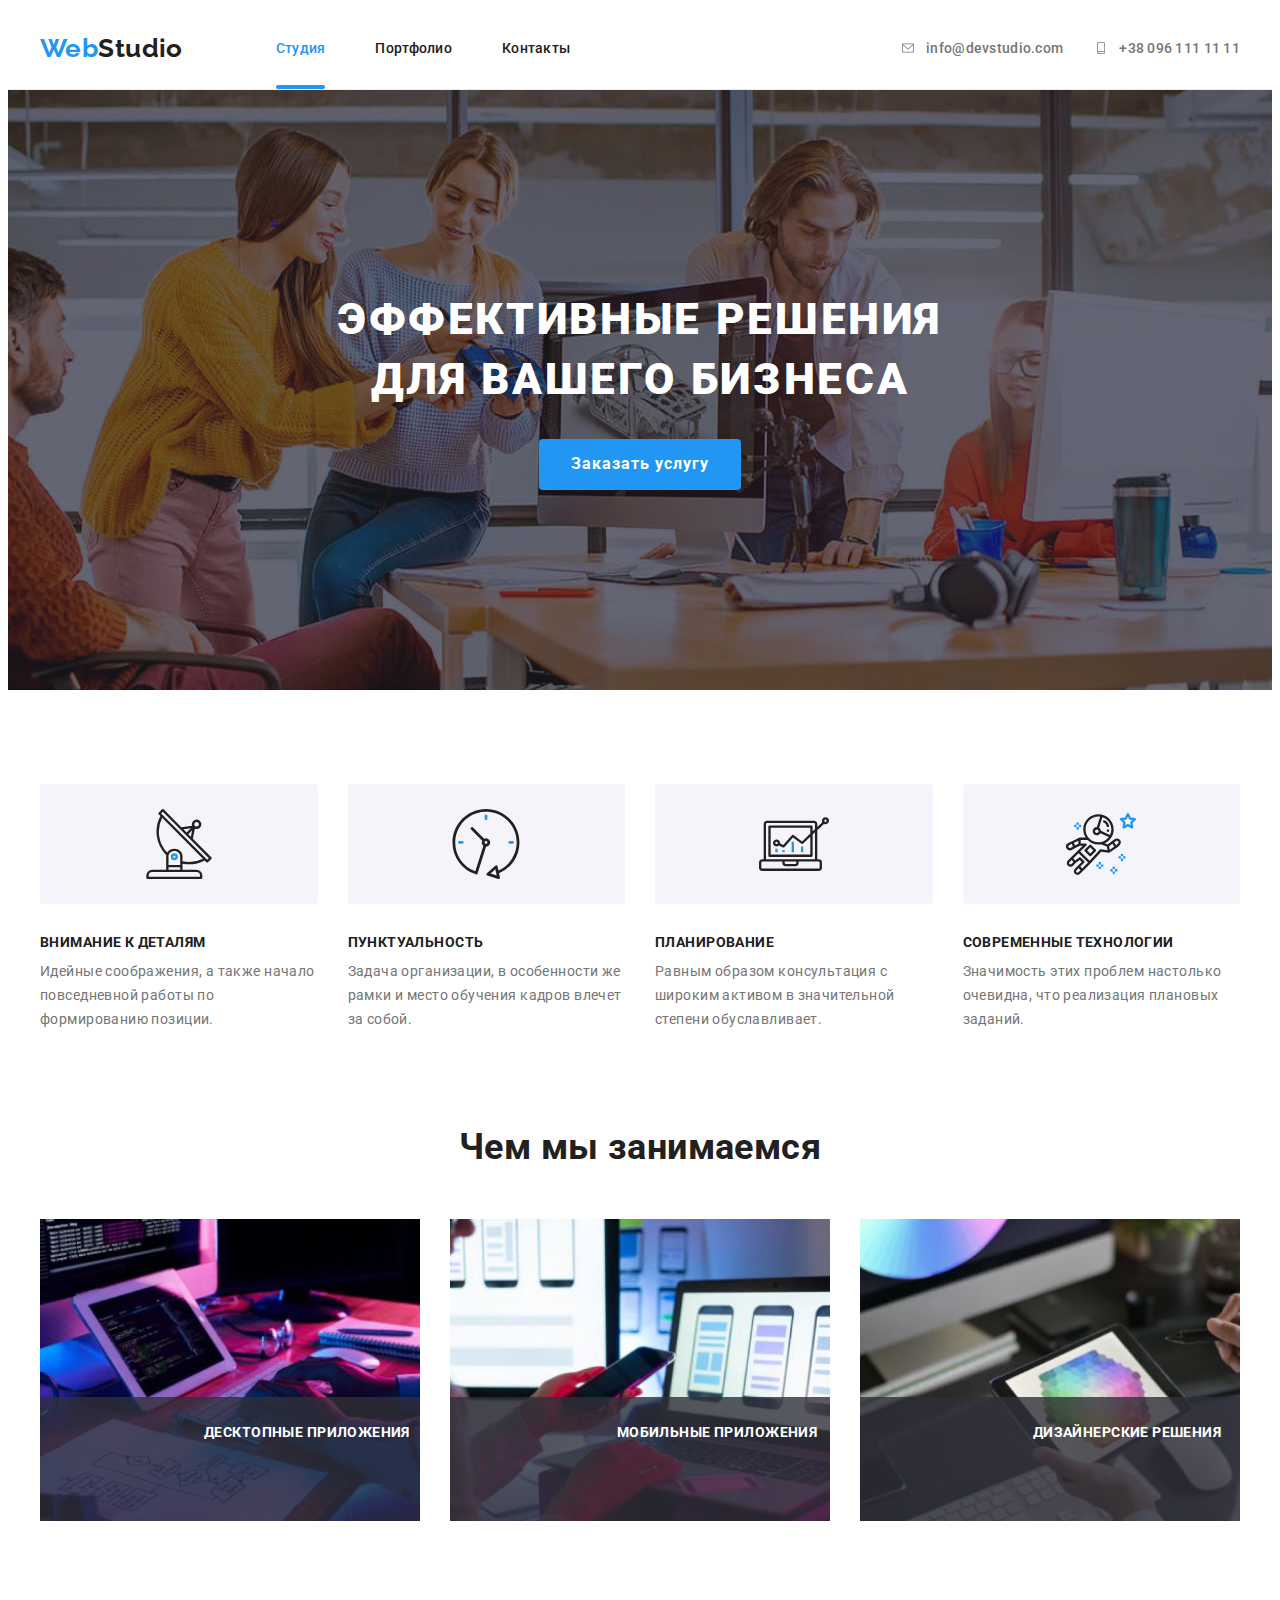
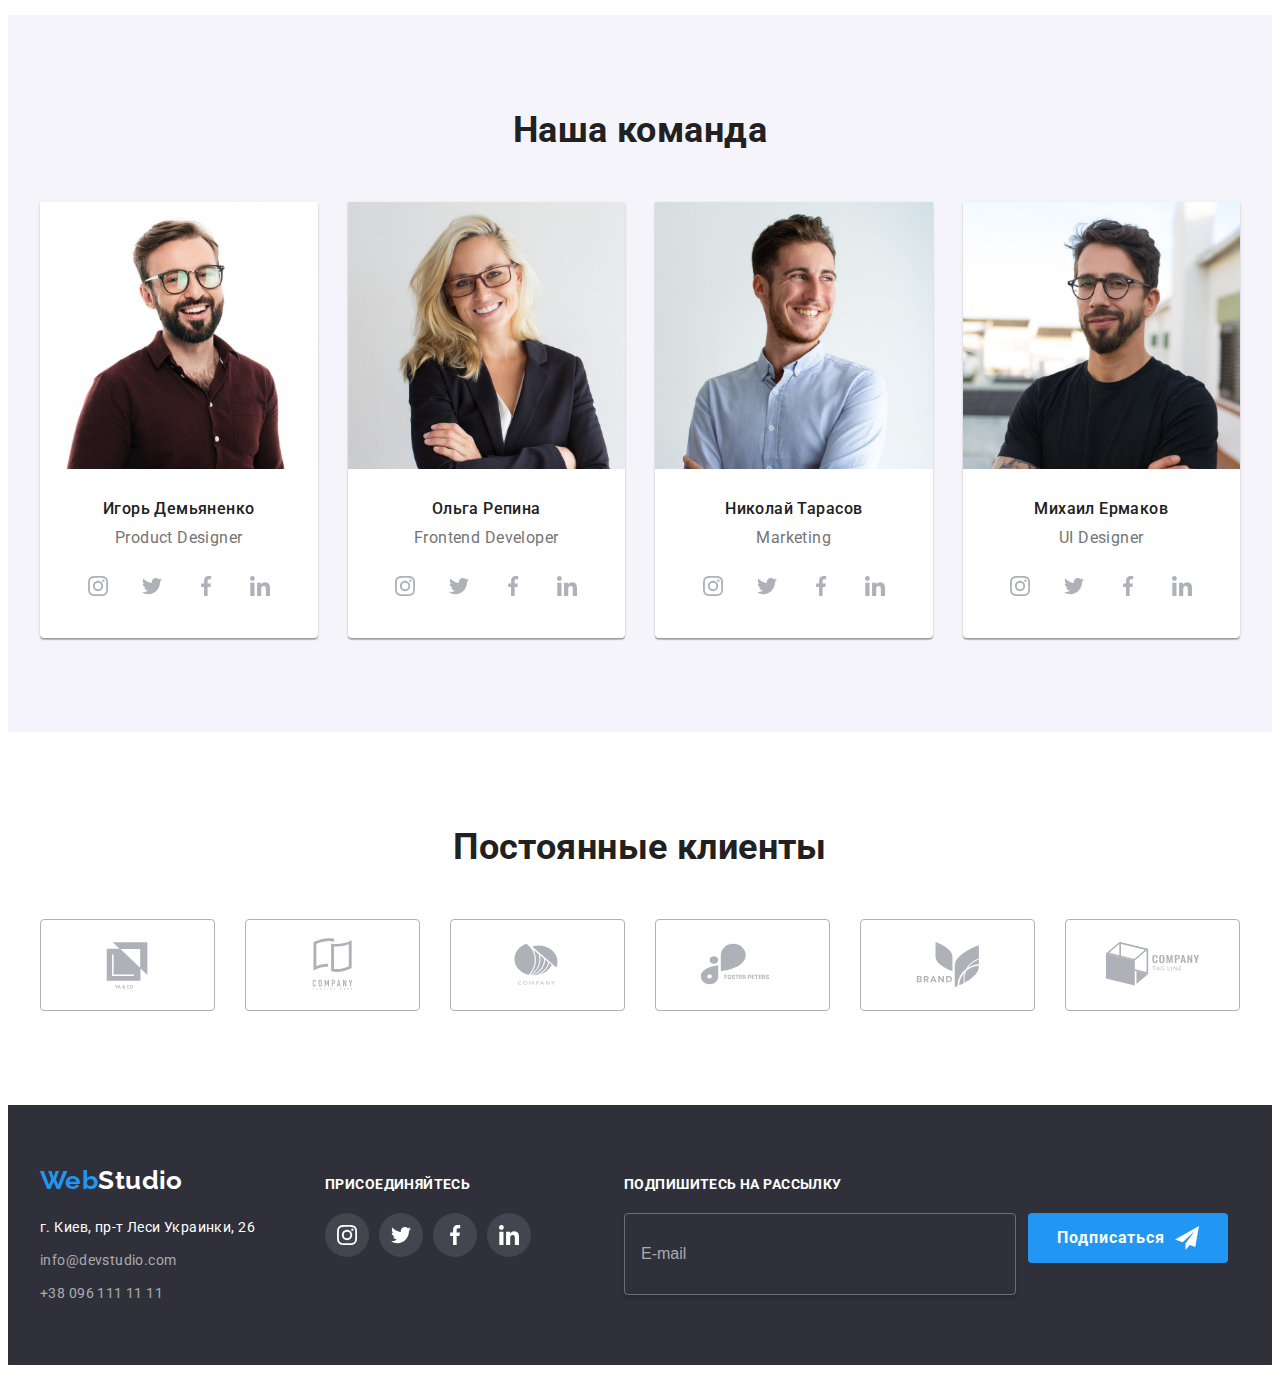
==== commit 74c5875a: "homework-8-done v.1" ====
--- a/index.html
+++ b/index.html
@@ -27,7 +27,7 @@
         <a class="logo" href=""
           ><span class="logo--color">Web</span><span>Studio</span></a
         >
-        <button class="menu-btn js-open-menu">
+        <button class="menu-btn js-open-menu" aria-label="open-mobile-menu">
           <svg class="menu-btn__icon" width="40" height="40">
             <use href="./images/icons.svg#icon-mobile-burger"></use>
           </svg>
@@ -62,7 +62,10 @@
           </li>
         </ul>
         <div class="mobile-menu js-menu-container">
-          <button class="menu-btn btn-close js-close-menu">
+          <button
+            class="menu-btn btn-close js-close-menu"
+            aria-label="close-mobile-menu"
+          >
             <svg class="menu-btn__icon" width="40" height="40">
               <use href="./images/icons.svg#icon-close_mobile"></use>
             </svg>
--- a/css/main.min.css
+++ b/css/main.min.css
@@ -1 +1 @@
-:root{--title-color: #212121;--white-color: #ffffff;--link-color: #2196f3;--main-text-color: #757575;--icon-color: #afb1b8;--trans-time: 250ms cubic-bezier(0.4, 0, 0.2, 1)}p,h1,h2,h3,h4,h5,ul{margin:0;padding:0}img{display:block;width:100%;height:auto}.list{list-style:none}body{font-family:"Roboto",sans-serif;font-weight:400;font-size:14px;line-height:1.7;letter-spacing:.03em;background-color:var(--white-color);color:var(--main-text-color)}.container{padding-left:15px;padding-right:15px;margin:0 auto;outline:1px solid tomato}@media screen and (min-width: 480px){.container{width:480px}}@media screen and (min-width: 768px){.container{width:768px}}@media screen and (min-width: 1200px){.container{width:1200px}}.section{padding-top:60px;padding-bottom:60px}@media screen and (min-width: 1200px){.section{padding-top:94px;padding-bottom:94px}}.section__title{font-weight:700;font-size:28px;line-height:1.2;text-align:center;color:var(--title-color);margin-bottom:30px}@media screen and (min-width: 1200px){.section__title{font-size:36px;margin-bottom:50px}}.logo{text-decoration:none;font-family:"Raleway","Gill Sans","Gill Sans MT",Calibri,"Trebuchet MS",sans-serif;font-weight:700;font-size:24px;line-height:1.2;color:var(--title-color)}@media screen and (min-width: 1200px){.logo{font-size:26px}}.img--wraper{position:relative;overflow:hidden}.logo--color{color:var(--link-color)}.header .container{display:flex;align-items:center;justify-content:space-between}@media screen and (min-width: 768px){.header .container{display:flex;align-items:center}}.header{border-bottom:1px solid #ececec}@media screen and (max-width: 767px){.nav{display:none}}@media screen and (min-width: 768px){.nav{margin-left:88px}}@media screen and (min-width: 1200px){.nav{margin-left:93px}}.nav__section{display:flex}.nav__item{display:block}.nav__item:not(:last-child){margin-right:50px}.nav__links{display:block;text-decoration:none;font-weight:500;font-size:14px;line-height:1.2;letter-spacing:.02em;color:var(--title-color);padding-top:32px;padding-bottom:32px;transition:color var(--trans-time)}.nav__links:hover,.nav__links:focus{color:var(--link-color)}.current-page{color:var(--link-color)}@media screen and (min-width: 768px){.current-page{position:relative}.current-page::after{content:"";display:block;width:100%;height:4px;background:var(--link-color);border-radius:2px;position:absolute;left:0;bottom:0}}.contact{text-decoration:none;font-weight:500;font-size:12px;line-height:1.2;letter-spacing:.02em;color:var(--main-text-color);display:flex;align-items:center;transition:color var(--trans-time)}.contact:hover,.contact:focus{color:var(--link-color)}@media screen and (min-width: 1200px){.contact{font-size:14px}}@media screen and (max-width: 767px){.contacts{display:none}}@media screen and (min-width: 768px){.contacts{margin-left:auto}}@media screen and (min-width: 1200px){.contacts{display:flex;margin-left:auto}}@media screen and (min-width: 768px){.contacts__item:not(:last-child){margin-bottom:10px}}@media screen and (min-width: 1200px){.contacts__item:not(:last-child){margin-right:30px;margin-bottom:0px}}.contact__icon{display:block;margin-right:10px;fill:currentColor}.mobile-menu{position:fixed;top:0;left:0;width:100vw;height:100vh;padding:48px 40px;background-color:#fff;overflow-y:auto;transform:translateX(100%);transition:transform var(--trans-time)}@media screen and (min-width: 768px){.mobile-menu{display:none}}.mobile-menu.is-open{transform:translateX(0)}.menu-btn{cursor:pointer;background-color:rgba(0,0,0,0);border:none;padding:0;transition:color var(--trans-time)}.menu-btn:hover,.menu-btn:focus{fill:var(--link-color)}@media screen and (min-width: 768px){.menu-btn{display:none}}.btn-close{position:absolute;top:0px;right:15px}.mobile-nav__item:not(:last-child){margin-bottom:32px}.mobile-nav__links{display:block;text-decoration:none;font-weight:500;font-size:40px;line-height:1.2;letter-spacing:.02em;color:var(--title-color);transition:color var(--trans-time)}.mobile-nav__links:hover,.mobile-nav__links:focus{color:var(--link-color)}.mobile-content{display:flex;flex-direction:column;width:100%;height:100%;justify-content:space-between}.mobile-menu__contacts{margin-bottom:64px}.contact-tel{font-size:34px;color:var(--link-color)}.contact-email{font-size:24px}.mobile-menu__tel{margin-bottom:32px}.mobile-menu__social{display:flex;list-style:none}.mobile-menu__social-link{text-decoration:none;font-weight:500;font-size:18px;line-height:1.2;letter-spacing:.02em;color:var(--link-color)}.mobile-menu__social-item:not(:last-child){border-right:1px solid rgba(33,33,33,.2);padding-right:10px}.mobile-menu__social-item:not(:first-child){padding-left:10px}.hero{width:100%;margin:0 auto;background-color:#2f303a;padding-top:200px;padding-bottom:200px;text-align:center;background-image:linear-gradient(rgba(47, 48, 58, 0.4), rgba(47, 48, 58, 0.4)),url(../images/hero-bg-mobile-1x.jpg);background-position:center;background-size:cover}@media(min-device-pixel-ratio: 2),(min-resolution: 192dpi),(min-resolution: 2dppx){.hero{background-image:linear-gradient(rgba(47, 48, 58, 0.4), rgba(47, 48, 58, 0.4)),url(../images/hero-bg-mobile-2x.jpg)}}@media screen and (min-width: 768px){.hero{background-image:linear-gradient(rgba(47, 48, 58, 0.4), rgba(47, 48, 58, 0.4)),url(../images/hero-bg-tablet-1x.jpg)}}@media screen and (min-width: 768px)and (min-device-pixel-ratio: 2),screen and (min-width: 768px)and (min-resolution: 192dpi),screen and (min-width: 768px)and (min-resolution: 2dppx){.hero{background-image:linear-gradient(rgba(47, 48, 58, 0.4), rgba(47, 48, 58, 0.4)),url(../images/hero-bg-tablet-2x.jpg)}}@media screen and (min-width: 1200px){.hero{max-width:1600px;background-image:linear-gradient(rgba(47, 48, 58, 0.4), rgba(47, 48, 58, 0.4)),url(../images/hero-bg.jpg)}}@media screen and (min-width: 1200px)and (min-device-pixel-ratio: 2),screen and (min-width: 1200px)and (min-resolution: 192dpi),screen and (min-width: 1200px)and (min-resolution: 2dppx){.hero{background-image:linear-gradient(rgba(47, 48, 58, 0.4), rgba(47, 48, 58, 0.4)),url(../images/hero-bg-2x.jpg)}}.hero .container{max-width:360px;padding:0}@media screen and (min-width: 1200px){.hero .container{max-width:696px}}.hero__title{font-weight:900;font-size:26px;line-height:1.62;text-align:center;letter-spacing:.06em;text-transform:uppercase;color:var(--white-color);max-width:360px;margin:auto;margin-bottom:30px}@media screen and (min-width: 1200px){.hero__title{max-width:696px;font-size:44px;line-height:1.36}}.hero__btn{font-family:"Roboto";font-weight:700;font-size:16px;line-height:1.88;text-align:center;padding:10px 32px;letter-spacing:.06em;cursor:pointer;background-color:var(--link-color);color:var(--white-color);border:none;border-radius:4px;transition:background-color var(--trans-time)}.hero__btn:hover,.hero__btn:focus{background-color:#188ce8}@media screen and (min-width: 768px){.skills__list{display:flex;flex-wrap:wrap;margin-left:-30px}}.skills__item:not(:last-child){margin-bottom:30px}@media screen and (min-width: 768px){.skills__item{flex-basis:calc((100% - 60px)/2);margin-left:30px}.skills__item:not(:last-child){margin-bottom:0px}}@media screen and (min-width: 1200px){.skills__item{flex-basis:calc((100% - 120px)/4)}}.skills__card{display:flex;width:100%;height:120px;margin-bottom:30px;border-radius:4px;background-color:#f5f4fa;align-items:center;justify-content:center}.skills__title{font-weight:700;font-size:14px;line-height:1.2;text-transform:uppercase;color:var(--title-color);margin-bottom:10px}@media screen and (max-width: 767px){.skills__title{text-align:center}}.what-doing{padding-top:0}@media screen and (max-width: 1199px){.what-doing{display:none}}.what-doing__list{display:flex;margin-left:-30px}.what-doing__item{flex-basis:calc((100% - 90px)/3);margin-left:30px}.what-doing__text{display:block;position:absolute;left:0;bottom:0;width:370px;height:70px;padding:27px 82px;text-align:center;text-transform:uppercase;font-weight:700;font-size:14px;line-height:1.15;color:var(--white-color);background-color:rgba(47,48,58,.8)}.team{background-color:#f5f4fa}@media screen and (min-width: 768px){.team-list{display:flex;flex-wrap:wrap;margin-left:-30px;margin-top:-30px}}.name-card{background:var(--white-color);box-shadow:0px 1px 3px rgba(0,0,0,.12),0px 1px 1px rgba(0,0,0,.14),0px 2px 1px rgba(0,0,0,.2);border-radius:0px 0px 4px 4px}.name-card:not(:last-child){margin-bottom:30px}@media screen and (min-width: 768px){.name-card{flex-basis:calc((100% - 60px)/2);margin-left:30px;margin-top:30px}.name-card:not(:last-child){margin-bottom:0px}}@media screen and (min-width: 1200px){.name-card{flex-basis:calc((100% - 120px)/4)}}.name-card__title{font-weight:500;font-size:16px;line-height:1.2;text-align:center;color:var(--title-color);margin-bottom:10px}.name-card__position{font-size:16px;line-height:1.2;text-align:center;margin-bottom:16px}.name-card__description{padding:30px 32px}.team-social{display:flex;justify-content:center}.team-social__item:not(:last-child){margin-right:10px}.team-social__link{width:44px;height:44px;border-radius:50%;display:flex;justify-content:center;align-items:center;fill:var(--icon-color);transition:background-color var(--trans-time),fill var(--trans-time)}.team-social__link:hover,.team-social__link:focus{background-color:var(--link-color);fill:var(--white-color)}.clients__list{display:flex}@media screen and (max-width: 1199px){.clients__list{flex-wrap:wrap;margin-left:-30px;margin-top:-30px}}.clients__item{width:calc((100% - 60px)/2)}@media screen and (max-width: 767px){.clients__item{flex-basis:calc((100% - 60px)/2);margin-left:30px;margin-top:30px}}@media screen and (min-width: 768px){.clients__item{flex-basis:calc((100% - 90px)/3);margin-left:30px;margin-top:30px}}@media screen and (min-width: 1200px){.clients__item{margin-left:0;margin-top:0}.clients__item:not(:last-child){margin-right:30px}}.clients__link{display:flex;width:100%;height:92px;border:1px solid var(--icon-color);box-sizing:border-box;border-radius:4px;fill:var(--icon-color);justify-content:center;align-items:center;transition:border-color var(--trans-time),fill var(--trans-time)}.clients__link:hover,.clients__link:focus{border-color:var(--link-color);fill:var(--link-color)}.clients__logo{display:flex}.filter{display:flex;flex-wrap:wrap;margin-bottom:40px;justify-content:flex-start}@media screen and (min-width: 768px){.filter{flex-wrap:nowrap;justify-content:center;margin-bottom:30px}}@media screen and (min-width: 1200px){.filter{margin-bottom:50px}}.filter__item:not(:last-child){margin-right:8px}.filter__item:nth-child(4),.filter__item:nth-child(5){margin-top:15px}@media screen and (min-width: 768px){.filter__item:nth-child(4),.filter__item:nth-child(5){margin-top:0}}.filter__btn{font-family:"Roboto";border:none;font-weight:500;font-size:16px;line-height:1.6;text-align:center;cursor:pointer;background-color:#f5f4fa;color:var(--title-color);padding:6.56px 22.11px;border-radius:4px;transition:background-color var(--trans-time),color var(--trans-time),box-shadow var(--trans-time)}.filter__btn:hover,.filter__btn:focus,.filter__btn:active{background-color:var(--link-color);color:var(--white-color);box-shadow:0px 3px 1px rgba(0,0,0,.1),0px 1px 2px rgba(0,0,0,.08),0px 2px 2px rgba(0,0,0,.12)}@media screen and (min-width: 768px){.projects-list{display:flex;flex-wrap:wrap;margin-left:-30px;margin-top:-30px}}.projects__item{width:100%}.projects__item:not(:last-child){margin-bottom:30px}@media screen and (min-width: 768px)and (max-width: 1199px){.projects__item{width:354px;margin-left:30px;margin-top:30px;flex-basis:calc(50% - 30px)}.projects__item:not(:last-child){margin-bottom:0px}.projects__item:nth-child(1) .projects__description{padding-bottom:56px}}@media screen and (min-width: 1200px){.projects__item{margin-left:30px;margin-top:30px;flex-basis:calc(33.3333333333% - 30px)}.projects__item:not(:last-child){margin-bottom:0px}}.projects__link{display:block;box-sizing:border-box;width:100%;text-decoration:none;color:var(--main-text-color);transition:box-shadow var(--trans-time)}.projects__link:hover,.projects__link:focus{box-shadow:0px 1px 1px rgba(0,0,0,.12),0px 4px 4px rgba(0,0,0,.06),1px 4px 6px rgba(0,0,0,.16)}@media screen and (min-width: 768){.projects__link{width:354px}}.projects__description{padding:20px 24px;border-left:1px solid #eee;border-right:1px solid #eee;border-bottom:1px solid #eee}.projects__name{font-weight:700;font-size:18px;line-height:2;letter-spacing:.06em;color:var(--title-color);margin-bottom:4px}.projects__hide-text{display:block;position:absolute;width:100%;height:100%;padding:63px 24px;font-size:18px;line-height:1.56;color:var(--white-color);background-color:rgba(33,150,243,.9);transition:transform var(--trans-time)}.projects__link:hover .projects__hide-text,.projects__link:focus .projects__hide-text{transform:translateY(-100%)}.foot{background-color:#2f303a;padding-top:60px;padding-bottom:60px}.foot-logo{display:block;color:var(--white-color);margin-bottom:20px}.address__text{font-style:normal;font-size:14px;line-height:1.7;color:var(--white-color)}.address__contact{text-decoration:none;font-style:normal;font-size:14px;line-height:1.7px;color:rgba(255,255,255,.6);transition:color var(--trans-time)}.address__contact:hover,.address__contact:focus{color:var(--white-color)}.address__item:not(:last-child){margin-bottom:9px}@media screen and (max-width: 767px){.address{margin-bottom:60px}}.footer-title{font-weight:700;font-size:14px;line-height:1.2;text-transform:uppercase;color:var(--white-color);margin-bottom:20px}.footer-social__list{display:flex}@media screen and (max-width: 767px){.footer-social__list{justify-content:center}}.footer-social__item:not(:last-child){margin-right:10px}.footer-social__link{width:44px;height:44px;border-radius:50%;display:flex;justify-content:center;align-items:center;fill:var(--white-color);background-color:rgba(255,255,255,.1);transition:background-color var(--trans-time)}.footer-social__link:hover,.footer-social__link:focus{background-color:var(--link-color)}@media screen and (min-width: 768px){.tablet--wrapper{display:flex;align-items:baseline;margin-left:76px;margin-bottom:60px}}@media screen and (min-width: 1200px){.tablet--wrapper{align-items:baseline;margin-left:0;margin-bottom:0}}.footer-cont{text-align:center}@media screen and (min-width: 1200px){.footer-cont{text-align:left;display:flex;align-items:baseline}}@media screen and (max-width: 767px){.footer-social{margin-bottom:60px}}@media screen and (min-width: 768px){.footer-social{margin-left:165px}}@media screen and (min-width: 1200px){.footer-social{margin-left:70px;text-align:left}}@media screen and (min-width: 1200px){.mailing{margin-left:93px;text-align:left}}@media screen and (min-width: 1200px){.email-form{display:flex;height:50px}}.email-form__input{width:100%;height:50px;margin-right:12px;padding:15px 16px;font-size:16px;line-height:1.25;border:1px solid rgba(255,255,255,.3);box-shadow:0px 4px 4px rgba(0,0,0,.15);border-radius:4px;background-color:rgba(0,0,0,0);color:var(--white-color)}.email-form__input::placeholder{font-size:16px;line-height:1.25;color:rgba(255,255,255,.6)}@media screen and (max-width: 1199px){.email-form__input{margin-bottom:20px;max-width:450px}}@media screen and (min-width: 1200px){.email-form__input{width:358px}}.email-form__btn{margin:0 auto;display:flex;align-items:center;width:200px;height:50px;padding-top:10px;padding-bottom:10px;justify-content:center;font-family:"Roboto";font-weight:700;font-size:16px;line-height:1.88;letter-spacing:.06em;cursor:pointer;background-color:var(--link-color);color:var(--white-color);border:none;border-radius:4px;transition:background-color var(--trans-time)}.email-form__btn:hover,.email-form__btn:focus{background-color:#188ce8}.email-form__icon{margin-left:10px;fill:var(--white-color)}.backdrop{position:fixed;width:100%;height:100%;top:0;background-color:rgba(0,0,0,.2);transition:opacity var(--trans-time),visibility var(--trans-time);overflow-y:scroll}.modal{position:absolute;top:50%;left:50%;transform:translate(-50%, -50%) scale(1);width:95%;min-height:609px;padding:40px;background:var(--white-color);box-shadow:0px 1px 3px rgba(0,0,0,.12),0px 1px 1px rgba(0,0,0,.14),0px 2px 1px rgba(0,0,0,.2);border-radius:4px;transition:transform var(--trans-time),opacity var(--trans-time)}@media screen and (min-width: 480px){.modal{width:450px;height:609px}}@media screen and (min-width: 1200px){.modal{position:absolute;top:50%;left:50%;transform:translate(-50%, -50%) scale(1);min-width:528px;min-height:581px}}.backdrop .is-hidden .modal{transform:scale(2.5);opacity:.2}.modal__close-btn{position:absolute;display:flex;align-items:center;justify-content:center;top:8px;right:8px;width:30px;height:30px;border-radius:50%;border:1px solid rgba(0,0,0,.1);background-color:rgba(0,0,0,0);cursor:pointer;transition:fill var(--trans-time)}.modal__close-btn:hover,.modal__close-btn:focus{fill:var(--link-color)}.is-hidden{opacity:0;visibility:hidden;pointer-events:none}.modal__title{margin-bottom:12px;font-weight:700;font-size:20px;line-height:1.15;text-align:center;letter-spacing:.03em;color:var(--title-color)}.client-form__label{display:block;margin-bottom:4px;font-size:12px;line-height:1.2;letter-spacing:.01em}.client-form__input{width:100%;height:40px;margin-bottom:10px;padding-left:42px;padding-top:12px;padding-bottom:12px;border:1px solid rgba(33,33,33,.2);border-radius:4px;outline:none;transition:border-color var(--trans-time);cursor:pointer}.input-wrap{position:relative}.client-form__icon{position:absolute;top:0;left:12px;transform:translateY(11px);transition:fill var(--link-color)}.client-form__input:focus{border-color:var(--link-color)}.client-form__input:focus+.client-form__icon{fill:var(--link-color)}.client-form__text{width:100%;height:120px;margin-bottom:20px;padding:12px 16px;border:1px solid rgba(33,33,33,.2);border-radius:4px;outline:none;transition:border-color var(--trans-time);cursor:pointer;resize:none}.client-form__text:focus{border-color:var(--link-color)}.license{display:flex;justify-content:center;align-items:center;margin-bottom:30px}.license__agreement{display:flex;justify-content:center;align-items:center;font-size:12px;line-height:1.2}@media screen and (min-width: 1200px){.license__agreement{font-size:14px;line-height:1.7}}.license__link{margin-left:5px;color:var(--link-color)}.license__agreement span{width:16px;height:15px;margin-right:6px;border:2px solid var(--title-color);border-radius:2px;display:flex;justify-content:center;align-items:center;transition:background-color var(--trans-time),border var(--trans-time),border-color var(--trans-time)}.license__check-icon{fill:rgba(0,0,0,0);transition:fill var(--trans-time)}.check-box:checked+.license__agreement span{background-color:var(--link-color);border:none}.check-box:checked+.license__agreement .license__check-icon{fill:var(--white-color)}.check-box:focus+.license__agreement span{border-color:var(--link-color)}.check-box{position:absolute;width:1px;height:1px;margin:-1px;border:0;padding:0;white-space:nowrap;clip-path:inset(100%);clip:rect(0 0 0 0);overflow:hidden}.client-form__send-btn{display:block;width:200px;height:50px;margin:0 auto;font-family:"Roboto";font-weight:700;font-size:16px;line-height:1.88;text-align:center;padding-top:10px;padding-bottom:10px;letter-spacing:.06em;cursor:pointer;background-color:var(--link-color);color:var(--white-color);border:none;box-shadow:0px 4px 4px rgba(0,0,0,.15);border-radius:4px;transition:background-color var(--trans-time)}.client-form__send-btn:hover,.client-form__send-btn:focus{background-color:#188ce8}/*# sourceMappingURL=main.min.css.map */+:root{--title-color: #212121;--white-color: #ffffff;--link-color: #2196f3;--main-text-color: #757575;--icon-color: #afb1b8;--trans-time: 250ms cubic-bezier(0.4, 0, 0.2, 1)}p,h1,h2,h3,h4,h5,ul{margin:0;padding:0}img{display:block;width:100%;height:auto}.list{list-style:none}body{font-family:"Roboto",sans-serif;font-weight:400;font-size:14px;line-height:1.7;letter-spacing:.03em;background-color:var(--white-color);color:var(--main-text-color)}.container{padding-left:15px;padding-right:15px;margin:0 auto}@media screen and (min-width: 480px){.container{width:480px}}@media screen and (min-width: 768px){.container{width:768px}}@media screen and (min-width: 1200px){.container{width:1200px}}.section{padding-top:60px;padding-bottom:60px}@media screen and (min-width: 1200px){.section{padding-top:94px;padding-bottom:94px}}.section__title{font-weight:700;font-size:28px;line-height:1.2;text-align:center;color:var(--title-color);margin-bottom:30px}@media screen and (min-width: 1200px){.section__title{font-size:36px;margin-bottom:50px}}.logo{text-decoration:none;font-family:"Raleway","Gill Sans","Gill Sans MT",Calibri,"Trebuchet MS",sans-serif;font-weight:700;font-size:24px;line-height:1.2;color:var(--title-color)}@media screen and (min-width: 1200px){.logo{font-size:26px}}.img--wraper{position:relative;overflow:hidden}.logo--color{color:var(--link-color)}.header .container{display:flex;align-items:center;justify-content:space-between}@media screen and (min-width: 768px){.header .container{display:flex;align-items:center}}.header{border-bottom:1px solid #ececec}@media screen and (max-width: 767px){.nav{display:none}}@media screen and (min-width: 768px){.nav{margin-left:88px}}@media screen and (min-width: 1200px){.nav{margin-left:93px}}.nav__section{display:flex}.nav__item{display:block}.nav__item:not(:last-child){margin-right:50px}.nav__links{display:block;text-decoration:none;font-weight:500;font-size:14px;line-height:1.2;letter-spacing:.02em;color:var(--title-color);padding-top:32px;padding-bottom:32px;transition:color var(--trans-time)}.nav__links:hover,.nav__links:focus{color:var(--link-color)}.current-page{color:var(--link-color);position:relative}.current-page::after{content:"";display:block;width:100%;height:4px;background:var(--link-color);border-radius:2px;position:absolute;left:0;bottom:0}@media screen and (min-width: 768px){.current-page{position:relative}.current-page::after{content:"";display:block;width:100%;height:4px;background:var(--link-color);border-radius:2px;position:absolute;left:0;bottom:0}}.contact{text-decoration:none;font-weight:500;font-size:12px;line-height:1.2;letter-spacing:.02em;color:var(--main-text-color);display:flex;align-items:center;transition:color var(--trans-time)}.contact:hover,.contact:focus{color:var(--link-color)}@media screen and (min-width: 1200px){.contact{font-size:14px}}@media screen and (max-width: 767px){.contacts{display:none}}@media screen and (min-width: 768px){.contacts{margin-left:auto}}@media screen and (min-width: 1200px){.contacts{display:flex;margin-left:auto}}@media screen and (min-width: 768px){.contacts__item:not(:last-child){margin-bottom:10px}}@media screen and (min-width: 1200px){.contacts__item:not(:last-child){margin-right:30px;margin-bottom:0px}}.contact__icon{display:block;margin-right:10px;fill:currentColor}.mobile-menu{position:fixed;z-index:999;top:0;left:0;width:100vw;height:100vh;padding:48px 40px;background-color:#fff;overflow-y:auto;transform:translateX(100%);transition:transform var(--trans-time)}@media screen and (min-width: 768px){.mobile-menu{display:none}}.mobile-menu.is-open{transform:translateX(0)}.menu-btn{cursor:pointer;background-color:rgba(0,0,0,0);border:none;padding:0;transition:color var(--trans-time)}.menu-btn:hover,.menu-btn:focus{fill:var(--link-color)}@media screen and (min-width: 768px){.menu-btn{display:none}}.btn-close{position:absolute;top:0px;right:15px}.mobile-nav__item:not(:last-child){margin-bottom:32px}.mobile-nav__links{display:inline-block;text-decoration:none;font-weight:500;font-size:40px;line-height:1.2;letter-spacing:.02em;color:var(--title-color);transition:color var(--trans-time)}.mobile-nav__links:hover,.mobile-nav__links:focus{color:var(--link-color)}.current-page{color:var(--link-color)}.mobile-content{display:flex;flex-direction:column;width:100%;height:100%;justify-content:space-between}.mobile-menu__contacts{margin-bottom:64px}.contact-tel{font-size:34px;color:var(--link-color)}.contact-email{font-size:24px}.mobile-menu__tel{margin-bottom:32px}.mobile-menu__social{display:flex;list-style:none}.mobile-menu__social-link{text-decoration:none;font-weight:500;font-size:18px;line-height:1.2;letter-spacing:.02em;color:var(--link-color)}.mobile-menu__social-item:not(:last-child){border-right:1px solid rgba(33,33,33,.2);padding-right:10px}.mobile-menu__social-item:not(:first-child){padding-left:10px}.hero{width:100%;margin:0 auto;background-color:#2f303a;padding-top:200px;padding-bottom:200px;text-align:center;background-image:linear-gradient(rgba(47, 48, 58, 0.4), rgba(47, 48, 58, 0.4)),url(../images/hero-bg-mobile-1x.jpg);background-position:center;background-size:cover}@media(min-device-pixel-ratio: 2),(min-resolution: 192dpi),(min-resolution: 2dppx){.hero{background-image:linear-gradient(rgba(47, 48, 58, 0.4), rgba(47, 48, 58, 0.4)),url(../images/hero-bg-mobile-2x.jpg)}}@media screen and (min-width: 768px){.hero{background-image:linear-gradient(rgba(47, 48, 58, 0.4), rgba(47, 48, 58, 0.4)),url(../images/hero-bg-tablet-1x.jpg)}}@media screen and (min-width: 768px)and (min-device-pixel-ratio: 2),screen and (min-width: 768px)and (min-resolution: 192dpi),screen and (min-width: 768px)and (min-resolution: 2dppx){.hero{background-image:linear-gradient(rgba(47, 48, 58, 0.4), rgba(47, 48, 58, 0.4)),url(../images/hero-bg-tablet-2x.jpg)}}@media screen and (min-width: 1200px){.hero{max-width:1600px;background-image:linear-gradient(rgba(47, 48, 58, 0.4), rgba(47, 48, 58, 0.4)),url(../images/hero-bg.jpg)}}@media screen and (min-width: 1200px)and (min-device-pixel-ratio: 2),screen and (min-width: 1200px)and (min-resolution: 192dpi),screen and (min-width: 1200px)and (min-resolution: 2dppx){.hero{background-image:linear-gradient(rgba(47, 48, 58, 0.4), rgba(47, 48, 58, 0.4)),url(../images/hero-bg-2x.jpg)}}.hero .container{max-width:360px;padding:0}@media screen and (min-width: 1200px){.hero .container{max-width:696px}}.hero__title{font-weight:900;font-size:26px;line-height:1.62;text-align:center;letter-spacing:.06em;text-transform:uppercase;color:var(--white-color);max-width:360px;margin:auto;margin-bottom:30px}@media screen and (min-width: 1200px){.hero__title{max-width:696px;font-size:44px;line-height:1.36}}.hero__btn{font-family:"Roboto";font-weight:700;font-size:16px;line-height:1.88;text-align:center;padding:10px 32px;letter-spacing:.06em;cursor:pointer;background-color:var(--link-color);color:var(--white-color);border:none;border-radius:4px;transition:background-color var(--trans-time)}.hero__btn:hover,.hero__btn:focus{background-color:#188ce8}@media screen and (min-width: 768px){.skills__list{display:flex;flex-wrap:wrap;margin-left:-30px}}.skills__item:not(:last-child){margin-bottom:30px}@media screen and (min-width: 768px){.skills__item{flex-basis:calc((100% - 60px)/2);margin-left:30px}.skills__item:not(:last-child){margin-bottom:0px}}@media screen and (min-width: 1200px){.skills__item{flex-basis:calc((100% - 120px)/4)}}.skills__card{display:flex;width:100%;height:120px;margin-bottom:30px;border-radius:4px;background-color:#f5f4fa;align-items:center;justify-content:center}.skills__title{font-weight:700;font-size:14px;line-height:1.2;text-transform:uppercase;color:var(--title-color);margin-bottom:10px}@media screen and (max-width: 767px){.skills__title{text-align:center}}.what-doing{padding-top:0}@media screen and (max-width: 1199px){.what-doing{display:none}}.what-doing__list{display:flex;margin-left:-30px}.what-doing__item{flex-basis:calc((100% - 90px)/3);margin-left:30px}.what-doing__text{display:block;position:absolute;left:0;bottom:0;width:370px;height:70px;padding:27px 82px;text-align:center;text-transform:uppercase;font-weight:700;font-size:14px;line-height:1.15;color:var(--white-color);background-color:rgba(47,48,58,.8)}.team{background-color:#f5f4fa}@media screen and (min-width: 768px){.team-list{display:flex;flex-wrap:wrap;margin-left:-30px;margin-top:-30px}}.name-card{background:var(--white-color);box-shadow:0px 1px 3px rgba(0,0,0,.12),0px 1px 1px rgba(0,0,0,.14),0px 2px 1px rgba(0,0,0,.2);border-radius:0px 0px 4px 4px}.name-card:not(:last-child){margin-bottom:30px}@media screen and (min-width: 768px){.name-card{flex-basis:calc((100% - 60px)/2);margin-left:30px;margin-top:30px}.name-card:not(:last-child){margin-bottom:0px}}@media screen and (min-width: 1200px){.name-card{flex-basis:calc((100% - 120px)/4)}}.name-card__title{font-weight:500;font-size:16px;line-height:1.2;text-align:center;color:var(--title-color);margin-bottom:10px}.name-card__position{font-size:16px;line-height:1.2;text-align:center;margin-bottom:16px}.name-card__description{padding:30px 32px}.team-social{display:flex;justify-content:center}.team-social__item:not(:last-child){margin-right:10px}.team-social__link{width:44px;height:44px;border-radius:50%;display:flex;justify-content:center;align-items:center;fill:var(--icon-color);transition:background-color var(--trans-time),fill var(--trans-time)}.team-social__link:hover,.team-social__link:focus{background-color:var(--link-color);fill:var(--white-color)}.clients__list{display:flex}@media screen and (max-width: 1199px){.clients__list{flex-wrap:wrap;margin-left:-30px;margin-top:-30px}}.clients__item{width:calc((100% - 60px)/2)}@media screen and (max-width: 767px){.clients__item{flex-basis:calc((100% - 60px)/2);margin-left:30px;margin-top:30px}}@media screen and (min-width: 768px){.clients__item{flex-basis:calc((100% - 90px)/3);margin-left:30px;margin-top:30px}}@media screen and (min-width: 1200px){.clients__item{margin-left:0;margin-top:0}.clients__item:not(:last-child){margin-right:30px}}.clients__link{display:flex;width:100%;height:92px;border:1px solid var(--icon-color);box-sizing:border-box;border-radius:4px;fill:var(--icon-color);justify-content:center;align-items:center;transition:border-color var(--trans-time),fill var(--trans-time)}.clients__link:hover,.clients__link:focus{border-color:var(--link-color);fill:var(--link-color)}.clients__logo{display:flex}.filter{display:flex;flex-wrap:wrap;margin-bottom:40px;justify-content:flex-start}@media screen and (min-width: 768px){.filter{flex-wrap:nowrap;justify-content:center;margin-bottom:30px}}@media screen and (min-width: 1200px){.filter{margin-bottom:50px}}.filter__item:not(:last-child){margin-right:8px}.filter__item:nth-child(4),.filter__item:nth-child(5){margin-top:15px}@media screen and (min-width: 768px){.filter__item:nth-child(4),.filter__item:nth-child(5){margin-top:0}}.filter__btn{font-family:"Roboto";border:none;font-weight:500;font-size:16px;line-height:1.6;text-align:center;cursor:pointer;background-color:#f5f4fa;color:var(--title-color);padding:6.56px 22.11px;border-radius:4px;transition:background-color var(--trans-time),color var(--trans-time),box-shadow var(--trans-time)}.filter__btn:hover,.filter__btn:focus,.filter__btn:active{background-color:var(--link-color);color:var(--white-color);box-shadow:0px 3px 1px rgba(0,0,0,.1),0px 1px 2px rgba(0,0,0,.08),0px 2px 2px rgba(0,0,0,.12)}@media screen and (min-width: 768px){.projects-list{display:flex;flex-wrap:wrap;margin-left:-30px;margin-top:-30px}}.projects__item{width:100%}.projects__item:not(:last-child){margin-bottom:30px}@media screen and (min-width: 768px)and (max-width: 1199px){.projects__item{width:354px;margin-left:30px;margin-top:30px;flex-basis:calc(50% - 30px)}.projects__item:not(:last-child){margin-bottom:0px}.projects__item:nth-child(1) .projects__description{padding-bottom:56px}}@media screen and (min-width: 1200px){.projects__item{margin-left:30px;margin-top:30px;flex-basis:calc(33.3333333333% - 30px)}.projects__item:not(:last-child){margin-bottom:0px}}.projects__link{display:block;box-sizing:border-box;width:100%;text-decoration:none;color:var(--main-text-color);transition:box-shadow var(--trans-time)}.projects__link:hover,.projects__link:focus{box-shadow:0px 1px 1px rgba(0,0,0,.12),0px 4px 4px rgba(0,0,0,.06),1px 4px 6px rgba(0,0,0,.16)}@media screen and (min-width: 768){.projects__link{width:354px}}.projects__description{padding:20px 24px;border-left:1px solid #eee;border-right:1px solid #eee;border-bottom:1px solid #eee}.projects__name{font-weight:700;font-size:18px;line-height:2;letter-spacing:.06em;color:var(--title-color);margin-bottom:4px}.projects__hide-text{display:block;position:absolute;width:100%;height:100%;padding:63px 24px;font-size:18px;line-height:1.56;color:var(--white-color);background-color:rgba(33,150,243,.9);transition:transform var(--trans-time)}.projects__link:hover .projects__hide-text,.projects__link:focus .projects__hide-text{transform:translateY(-100%)}.foot{background-color:#2f303a;padding-top:60px;padding-bottom:60px}.foot-logo{display:block;color:var(--white-color);margin-bottom:20px}.address__text{font-style:normal;font-size:14px;line-height:1.7;color:var(--white-color)}.address__contact{text-decoration:none;font-style:normal;font-size:14px;line-height:1.7px;color:rgba(255,255,255,.6);transition:color var(--trans-time)}.address__contact:hover,.address__contact:focus{color:var(--white-color)}.address__item:not(:last-child){margin-bottom:9px}@media screen and (max-width: 767px){.address{margin-bottom:60px}}.footer-title{font-weight:700;font-size:14px;line-height:1.2;text-transform:uppercase;color:var(--white-color);margin-bottom:20px}.footer-social__list{display:flex}@media screen and (max-width: 767px){.footer-social__list{justify-content:center}}.footer-social__item:not(:last-child){margin-right:10px}.footer-social__link{width:44px;height:44px;border-radius:50%;display:flex;justify-content:center;align-items:center;fill:var(--white-color);background-color:rgba(255,255,255,.1);transition:background-color var(--trans-time)}.footer-social__link:hover,.footer-social__link:focus{background-color:var(--link-color)}@media screen and (min-width: 768px){.tablet--wrapper{display:flex;align-items:baseline;margin-left:76px;margin-bottom:60px}}@media screen and (min-width: 1200px){.tablet--wrapper{align-items:baseline;margin-left:0;margin-bottom:0}}.footer-cont{text-align:center}@media screen and (min-width: 1200px){.footer-cont{text-align:left;display:flex;align-items:baseline}}@media screen and (max-width: 767px){.footer-social{margin-bottom:60px}}@media screen and (min-width: 768px){.footer-social{margin-left:165px}}@media screen and (min-width: 1200px){.footer-social{margin-left:70px;text-align:left}}@media screen and (min-width: 1200px){.mailing{margin-left:93px;text-align:left}}@media screen and (min-width: 1200px){.email-form{display:flex;height:50px}}.email-form__input{width:100%;height:50px;margin-right:12px;padding:15px 16px;font-size:16px;line-height:1.25;border:1px solid rgba(255,255,255,.3);box-shadow:0px 4px 4px rgba(0,0,0,.15);border-radius:4px;background-color:rgba(0,0,0,0);color:var(--white-color)}.email-form__input::placeholder{font-size:16px;line-height:1.25;color:rgba(255,255,255,.6)}@media screen and (max-width: 1199px){.email-form__input{margin-bottom:20px;max-width:450px}}@media screen and (min-width: 1200px){.email-form__input{width:358px}}.email-form__btn{margin:0 auto;display:flex;align-items:center;width:200px;height:50px;padding-top:10px;padding-bottom:10px;justify-content:center;font-family:"Roboto";font-weight:700;font-size:16px;line-height:1.88;letter-spacing:.06em;cursor:pointer;background-color:var(--link-color);color:var(--white-color);border:none;border-radius:4px;transition:background-color var(--trans-time)}.email-form__btn:hover,.email-form__btn:focus{background-color:#188ce8}.email-form__icon{margin-left:10px;fill:var(--white-color)}.backdrop{position:fixed;width:100%;height:100%;top:0;background-color:rgba(0,0,0,.2);transition:opacity var(--trans-time),visibility var(--trans-time);overflow-y:scroll}.modal{position:absolute;top:50%;left:50%;transform:translate(-50%, -50%) scale(1);width:95%;min-height:609px;padding:40px;background:var(--white-color);box-shadow:0px 1px 3px rgba(0,0,0,.12),0px 1px 1px rgba(0,0,0,.14),0px 2px 1px rgba(0,0,0,.2);border-radius:4px;transition:transform var(--trans-time),opacity var(--trans-time)}@media screen and (min-width: 480px){.modal{width:450px;height:609px}}@media screen and (min-width: 1200px){.modal{position:absolute;top:50%;left:50%;transform:translate(-50%, -50%) scale(1);min-width:528px;min-height:581px}}.backdrop .is-hidden .modal{transform:scale(2.5);opacity:.2}.modal__close-btn{position:absolute;display:flex;align-items:center;justify-content:center;top:8px;right:8px;width:30px;height:30px;border-radius:50%;border:1px solid rgba(0,0,0,.1);background-color:rgba(0,0,0,0);cursor:pointer;transition:fill var(--trans-time)}.modal__close-btn:hover,.modal__close-btn:focus{fill:var(--link-color)}.is-hidden{opacity:0;visibility:hidden;pointer-events:none}.modal__title{margin-bottom:12px;font-weight:700;font-size:20px;line-height:1.15;text-align:center;letter-spacing:.03em;color:var(--title-color)}.client-form__label{display:block;margin-bottom:4px;font-size:12px;line-height:1.2;letter-spacing:.01em}.client-form__input{width:100%;height:40px;margin-bottom:10px;padding-left:42px;padding-top:12px;padding-bottom:12px;border:1px solid rgba(33,33,33,.2);border-radius:4px;outline:none;transition:border-color var(--trans-time);cursor:pointer}.input-wrap{position:relative}.client-form__icon{position:absolute;top:0;left:12px;transform:translateY(11px);transition:fill var(--link-color)}.client-form__input:focus{border-color:var(--link-color)}.client-form__input:focus+.client-form__icon{fill:var(--link-color)}.client-form__text{width:100%;height:120px;margin-bottom:20px;padding:12px 16px;border:1px solid rgba(33,33,33,.2);border-radius:4px;outline:none;transition:border-color var(--trans-time);cursor:pointer;resize:none}.client-form__text:focus{border-color:var(--link-color)}.license{display:flex;justify-content:center;align-items:center;margin-bottom:30px}.license__agreement{display:flex;justify-content:center;align-items:center;font-size:12px;line-height:1.2}@media screen and (min-width: 1200px){.license__agreement{font-size:14px;line-height:1.7}}.license__link{margin-left:5px;color:var(--link-color)}.license__agreement span{width:16px;height:15px;margin-right:6px;border:2px solid var(--title-color);border-radius:2px;display:flex;justify-content:center;align-items:center;transition:background-color var(--trans-time),border var(--trans-time),border-color var(--trans-time)}.license__check-icon{fill:rgba(0,0,0,0);transition:fill var(--trans-time)}.check-box:checked+.license__agreement span{background-color:var(--link-color);border:none}.check-box:checked+.license__agreement .license__check-icon{fill:var(--white-color)}.check-box:focus+.license__agreement span{border-color:var(--link-color)}.check-box{position:absolute;width:1px;height:1px;margin:-1px;border:0;padding:0;white-space:nowrap;clip-path:inset(100%);clip:rect(0 0 0 0);overflow:hidden}.client-form__send-btn{display:block;width:200px;height:50px;margin:0 auto;font-family:"Roboto";font-weight:700;font-size:16px;line-height:1.88;text-align:center;padding-top:10px;padding-bottom:10px;letter-spacing:.06em;cursor:pointer;background-color:var(--link-color);color:var(--white-color);border:none;box-shadow:0px 4px 4px rgba(0,0,0,.15);border-radius:4px;transition:background-color var(--trans-time)}.client-form__send-btn:hover,.client-form__send-btn:focus{background-color:#188ce8}/*# sourceMappingURL=main.min.css.map */